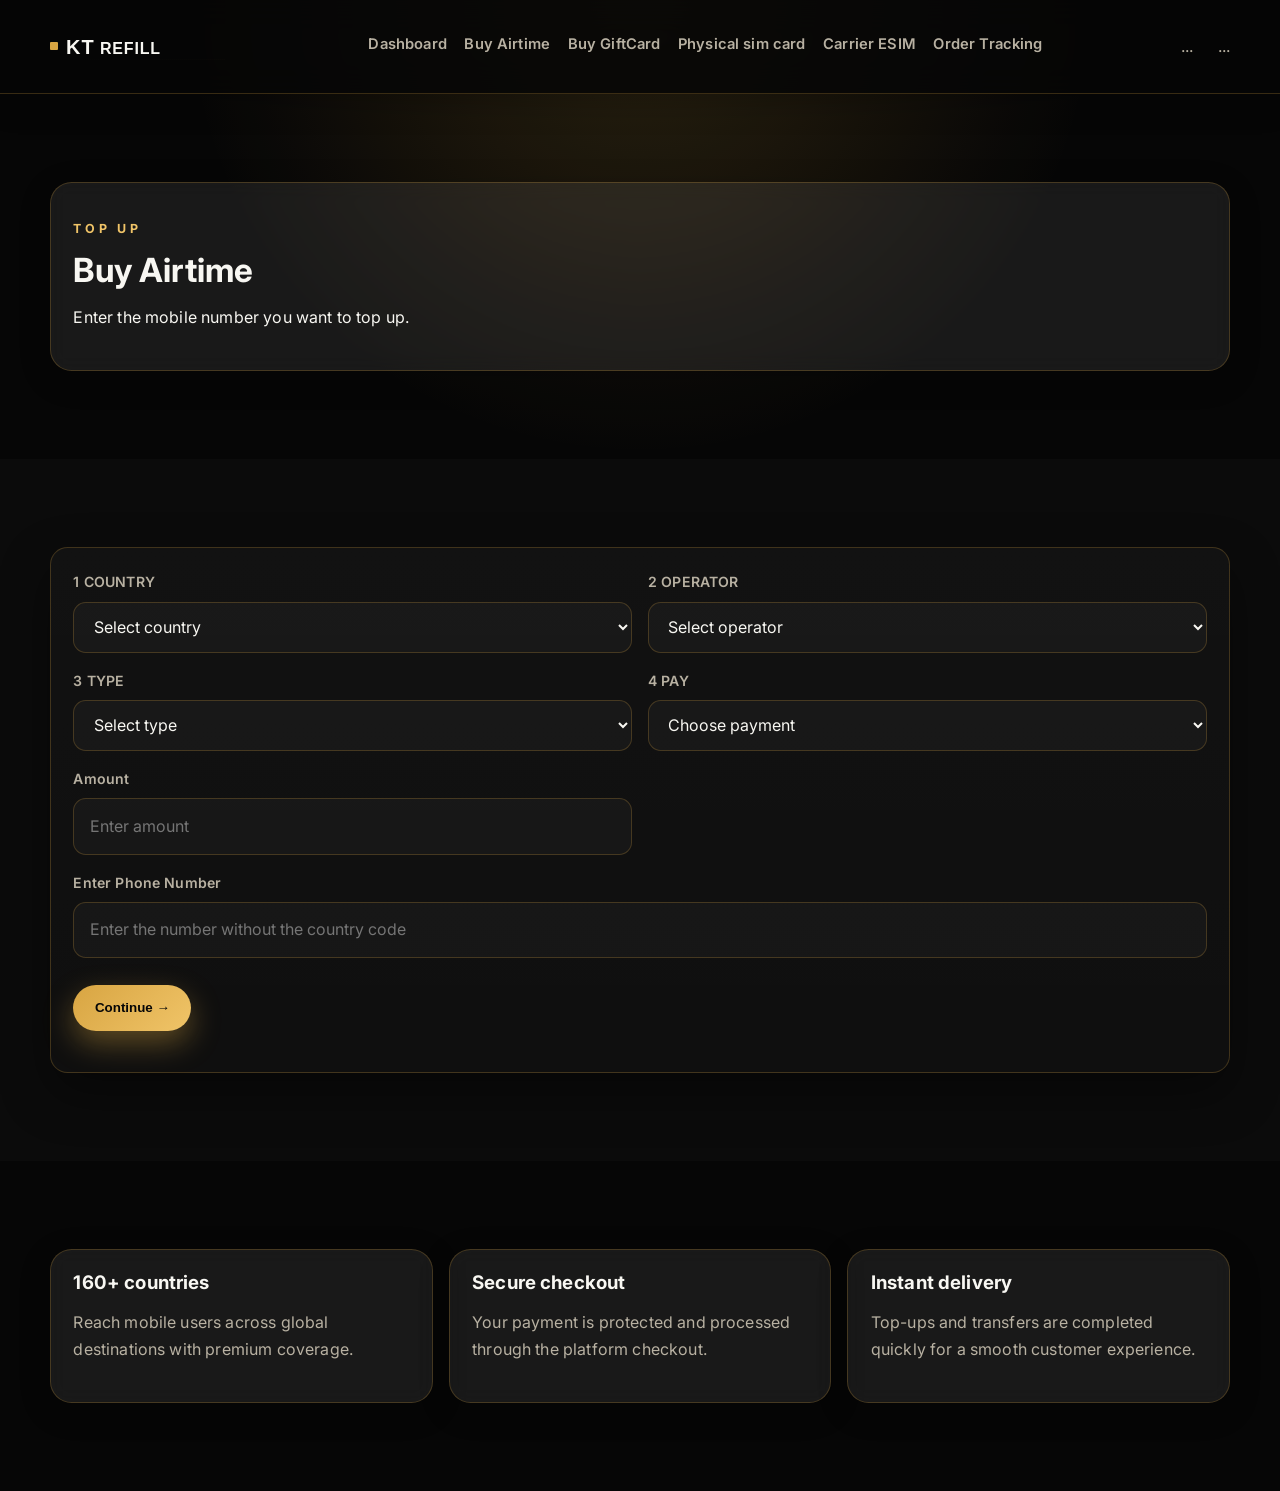
==== buy-airtime.html @ 4fccc22e "Add files via upload" ====
<!DOCTYPE html>
<html lang="en">
  <head>
    <meta charset="UTF-8" />
    <meta name="viewport" content="width=device-width, initial-scale=1.0" />
    <title>Buy Airtime</title>
    <link rel="preconnect" href="https://fonts.googleapis.com" />
    <link rel="preconnect" href="https://fonts.gstatic.com" crossorigin />
    <link href="https://fonts.googleapis.com/css2?family=Inter:wght@400;500;600;700;800&display=swap" rel="stylesheet" />
    <link rel="stylesheet" href="./ktrefill-theme/style.css" />
  </head>
  <body>
    <header class="site-header">
      <div class="container nav-wrap">
        <a class="brand" href="./index.html"><img src="./ktrefill-theme/images/logo.svg" alt="KT Refill Logo" class="logo-img"></a>
        <nav class="site-nav" aria-label="Primary navigation">
          <ul>
            <li><a href="./dashboard.html">Dashboard</a></li>
            <li><a href="./buy-airtime.html">Buy Airtime</a></li>
            <li><a href="./buy-gift-card.html">Buy GiftCard</a></li>
            <li><a href="./physical-sim.html">Physical sim card</a></li>
            <li><a href="./carrier-esim.html">Carrier ESIM</a></li>
            <li><a href="./order-tracking.html">Order Tracking</a></li>
          </ul>
        </nav>
        <div class="header-actions">
          <a href="./signin.html" class="account-link" aria-label="Sign in to your account">...</a>
          <a href="#" class="cart-link" aria-label="Shopping cart">...</a>
        </div>
      </div>
    </header>

    <main>
      <section class="section">
        <div class="container cta-card">
          <div>
            <p class="eyebrow">Top Up</p>
            <h2>Buy Airtime</h2>
            <p>Enter the mobile number you want to top up.</p>
          </div>
        </div>
      </section>

      <section class="section">
        <div class="container">
          <form class="service-form" id="airtime-form" data-service="airtime">
            <div class="form-grid">
              <label class="form-field">
                <span>1 COUNTRY</span>
                <select name="country" required>
                  <option value="">Select country</option>
                  <option>Ghana</option>
                  <option>Nigeria</option>
                  <option>United States</option>
                  <option>United Kingdom</option>
                </select>
              </label>
              <label class="form-field">
                <span>2 OPERATOR</span>
                <select name="operator" required>
                  <option value="">Select operator</option>
                </select>
              </label>
              <label class="form-field">
                <span>3 TYPE</span>
                <select name="type" required>
                  <option value="">Select type</option>
                  <option>Data</option>
                  <option>Voice</option>
                  <option>Bundle</option>
                </select>
              </label>
              <label class="form-field">
                <span>4 PAY</span>
                <select name="paymentMethod" required>
                  <option value="">Choose payment</option>
                  <option>Wallet</option>
                  <option>Card</option>
                  <option>Bank Transfer</option>
                </select>
              </label>
              <label class="form-field">
                <span>Amount</span>
                <input type="number" name="amount" placeholder="Enter amount" min="1" required />
              </label>
              <label class="form-field" style="grid-column: 1 / -1;">
                <span>Enter Phone Number</span>
                <input type="text" name="phone" placeholder="Enter the number without the country code" required />
              </label>
            </div>
            <div class="hero-actions">
              <button class="btn btn-primary" type="submit">Continue →</button>
            </div>
            <div class="status-message"></div>
          </form>
        </div>
      </section>

      <section class="section">
        <div class="container feature-grid">
          <article class="feature-card">
            <h3>160+ countries</h3>
            <p>Reach mobile users across global destinations with premium coverage.</p>
          </article>
          <article class="feature-card">
            <h3>Secure checkout</h3>
            <p>Your payment is protected and processed through the platform checkout.</p>
          </article>
          <article class="feature-card">
            <h3>Instant delivery</h3>
            <p>Top-ups and transfers are completed quickly for a smooth customer experience.</p>
          </article>
        </div>
      </section>
    </main>

    <script src="./ktrefill-theme/script.js"></script>
  </body>
</html>
---- ktrefill-theme/style.css ----
/*
Theme Name: KT Refill Premium
Theme URI: https://example.com/ktrefill-premium
Author: Your Name
Author URI: https://example.com
Description: A premium black-and-gold WordPress theme inspired by KT Refill, built for global digital services and modern landing pages.
Version: 1.0.0
Text Domain: ktrefill-premium
*/

:root {
  --bg: #060606;
  --bg-soft: #121212;
  --surface: #111111;
  --surface-2: #171717;
  --text: #f8f7f2;
  --muted: #b8b1a2;
  --gold: #d8a542;
  --gold-soft: #f0c468;
  --border: rgba(216, 165, 66, 0.24);
  --shadow: 0 20px 50px rgba(0, 0, 0, 0.4);
}

* {
  box-sizing: border-box;
}

html {
  scroll-behavior: smooth;
}

body {
  margin: 0;
  font-family: 'Inter', sans-serif;
  background: radial-gradient(circle at top, rgba(216, 165, 66, 0.18), transparent 28%), var(--bg);
  color: var(--text);
  line-height: 1.7;
  letter-spacing: 0.01em;
}

img {
  max-width: 100%;
  display: block;
}

a {
  color: inherit;
  text-decoration: none;
}

.container {
  width: min(1180px, calc(100% - 2rem));
  margin: 0 auto;
}

.site-header {
  position: sticky;
  top: 0;
  z-index: 1000;
  backdrop-filter: blur(16px);
  background: rgba(6, 6, 6, 0.88);
  border-bottom: 1px solid var(--border);
  box-shadow: 0 8px 30px rgba(0, 0, 0, 0.22);
}

.nav-wrap {
  display: flex;
  align-items: center;
  gap: 1rem;
  padding: 1.1rem 0;
  position: relative;
  flex-wrap: wrap;
}

.site-header .brand {
  position: relative;
  display: flex;
  align-items: center;
  flex-shrink: 0;
}

.site-header .brand::after {
  content: '';
  display: none;
}

.brand .logo-img {
  height: 40px;
  width: auto;
  max-width: 180px;
  display: block;
  transition: transform 0.2s ease;
}

.site-header .brand:hover .logo-img {
  transform: scale(1.02);
}

.site-nav {
  display: none;
  position: static;
  background: transparent;
  border-bottom: none;
  backdrop-filter: none;
  flex: 1 1 auto;
  min-width: 0;
}

.site-nav.active {
  display: block;
}

.site-nav ul {
  list-style: none;
  display: flex;
  flex-direction: row;
  flex-wrap: wrap;
  align-items: center;
  justify-content: center;
  gap: 0.4rem 1.1rem;
  margin: 0 auto;
  padding: 0.25rem 0 0.5rem;
  max-width: 1180px;
}

.site-nav ul li {
  margin: 0;
}

.site-nav a {
  display: block;
  color: var(--muted);
  padding: 0.65rem 0;
  transition: color 0.2s ease, transform 0.2s ease;
  font-size: 0.92rem;
  font-weight: 600;
  letter-spacing: 0.01em;
  position: relative;
}

.site-nav a::after {
  content: '';
  position: absolute;
  left: 0;
  right: 0;
  bottom: 0.15rem;
  height: 2px;
  background: var(--gold-soft);
  transform: scaleX(0);
  transform-origin: center;
  transition: transform 0.2s ease;
}

.site-nav a:hover,
.site-nav a:focus-visible {
  color: var(--gold-soft);
  transform: translateY(-1px);
}

.site-nav a:hover::after,
.site-nav a:focus-visible::after {
  transform: scaleX(1);
}

.menu-toggle {
  display: none;
  background: transparent;
  border: 1px solid var(--border);
  border-radius: 999px;
  padding: 0.6rem;
  cursor: pointer;
  transition: transform 0.2s ease, border-color 0.2s ease;
}

.menu-toggle:hover {
  transform: rotate(3deg);
  border-color: var(--gold-soft);
}

.menu-toggle span {
  display: block;
  width: 22px;
  height: 2px;
  background: var(--text);
  margin: 4px 0;
  transition: transform 0.25s ease, opacity 0.25s ease;
}

.menu-toggle.open span:nth-child(1) {
  transform: translateY(6px) rotate(45deg);
}

.menu-toggle.open span:nth-child(2) {
  opacity: 0;
}

.menu-toggle.open span:nth-child(3) {
  transform: translateY(-6px) rotate(-45deg);
}

.header-actions {
  display: flex;
  align-items: center;
  gap: 1.5rem;
  margin-left: auto;
}

.cart-link,
.account-link,
.login-link {
  display: flex;
  align-items: center;
  gap: 0.5rem;
  color: var(--muted);
  transition: color 0.2s ease, transform 0.2s ease;
  position: relative;
}

.cart-link:hover,
.account-link:hover,
.login-link:hover {
  color: var(--gold-soft);
  transform: translateY(-2px);
}

.cart-icon,
.account-icon {
  width: 24px;
  height: 24px;
  stroke: currentColor;
  stroke-width: 2;
}

.cart-count {
  position: absolute;
  top: -8px;
  right: -8px;
  background: var(--gold);
  color: var(--bg);
  border-radius: 50%;
  width: 20px;
  height: 20px;
  display: flex;
  align-items: center;
  justify-content: center;
  font-size: 0.75rem;
  font-weight: 700;
}

.login-link {
  padding: 0.5rem 1rem;
  border: 1px solid var(--border);
  border-radius: 4px;
  color: var(--muted);
  font-size: 0.9rem;
  font-weight: 600;
}

.login-link:hover {
  border-color: var(--gold-soft);
}

.hero {
  position: relative;
  padding: 6.5rem 0 4.5rem;
  overflow: hidden;
  background: transparent;
}

.hero::before,
.hero::after {
  content: '';
  position: absolute;
  inset: 0;
  pointer-events: none;
  opacity: 0;
}

.hero-grid {
  position: relative;
  z-index: 1;
  display: grid;
  grid-template-columns: 1.15fr 0.85fr;
  gap: 2rem;
  align-items: center;
}

.eyebrow {
  color: var(--gold-soft);
  text-transform: uppercase;
  letter-spacing: 0.3em;
  font-size: 0.78rem;
  font-weight: 700;
  margin-bottom: 0.8rem;
}

h1,
h2,
h3 {
  margin: 0 0 0.85rem;
  line-height: 1.1;
}

h1 {
  font-size: clamp(2.2rem, 4.4vw, 4.15rem);
  max-width: 12ch;
  font-weight: 800;
}

h2 {
  font-size: clamp(1.7rem, 2.6vw, 2.35rem);
  font-weight: 700;
}

h3 {
  font-weight: 700;
}

.hero-text,
.section-head p,
.showcase-copy p,
.feature-card p,
.testimonial-card p,
.faq-answer p,
.site-footer p,
.link-card p {
  color: var(--muted);
}

.hero-actions {
  display: flex;
  flex-wrap: wrap;
  gap: 1rem;
  margin: 1.7rem 0 1.2rem;
}

.hero-quick-links {
  display: flex;
  flex-wrap: wrap;
  gap: 0.7rem;
  margin-bottom: 1.5rem;
}

.hero-quick-links a {
  padding: 0.6rem 0.9rem;
  border-radius: 999px;
  border: 1px solid var(--border);
  background: rgba(255, 255, 255, 0.04);
  color: var(--text);
  font-size: 0.95rem;
}

.btn {
  display: inline-flex;
  align-items: center;
  justify-content: center;
  padding: 0.95rem 1.35rem;
  border-radius: 999px;
  font-weight: 700;
  transition: transform 0.2s ease, box-shadow 0.2s ease, background 0.2s ease;
}

.btn:hover {
  transform: translateY(-2px);
}

.btn-primary {
  background: linear-gradient(135deg, var(--gold), var(--gold-soft));
  color: var(--bg);
  box-shadow: 0 12px 30px rgba(216, 165, 66, 0.4);
  border: none;
}

.btn-primary:hover {
  box-shadow: 0 16px 40px rgba(216, 165, 66, 0.5);
  background: linear-gradient(135deg, var(--gold-soft), var(--gold));
}

.btn-secondary {
  border: 1px solid var(--border);
  background: rgba(255, 255, 255, 0.03);
  color: var(--text);
}

.hero-metrics {
  display: flex;
  flex-wrap: wrap;
  gap: 1rem;
  margin-top: 1rem;
}

.hero-metrics div {
  padding: 0.8rem 1rem;
  background: rgba(255, 255, 255, 0.04);
  border: 1px solid var(--border);
  border-radius: 1rem;
  min-width: 120px;
}

.hero-metrics strong {
  display: block;
  color: var(--gold-soft);
  font-size: 1.05rem;
}

.hero-metrics span {
  color: var(--muted);
  font-size: 0.9rem;
}

.form-card,
.service-form,
.dashboard-card,
.tracking-card {
  background: linear-gradient(180deg, rgba(255,255,255,0.03), rgba(255,255,255,0.02));
  border: 1px solid var(--border);
  border-radius: 1.1rem;
  padding: 1.4rem;
  box-shadow: var(--shadow);
}

.form-grid {
  display: grid;
  grid-template-columns: repeat(2, minmax(0, 1fr));
  gap: 1rem;
}

.form-field {
  display: flex;
  flex-direction: column;
  gap: 0.45rem;
}

.form-field span {
  color: var(--muted);
  font-size: 0.88rem;
  font-weight: 600;
}

.form-field input,
.form-field select,
.form-field textarea {
  width: 100%;
  border: 1px solid var(--border);
  border-radius: 0.8rem;
  padding: 0.85rem 0.95rem;
  background: rgba(255,255,255,0.03);
  color: var(--text);
  font: inherit;
}

.form-field input:focus,
.form-field select:focus,
.form-field textarea:focus {
  outline: 2px solid rgba(216, 165, 66, 0.35);
  border-color: var(--gold-soft);
}

.status-message {
  margin-top: 1rem;
  border-radius: 0.8rem;
  padding: 0.9rem 1rem;
  background: rgba(216, 165, 66, 0.12);
  color: var(--text);
  border: 1px solid rgba(216, 165, 66, 0.25);
  display: none;
}

.status-message.show {
  display: block;
}

.status-message.success {
  background: rgba(48, 185, 125, 0.12);
  border-color: rgba(48, 185, 125, 0.3);
}

.status-message.error {
  background: rgba(216, 74, 74, 0.12);
  border-color: rgba(216, 74, 74, 0.25);
}

.dashboard-grid {
  display: grid;
  grid-template-columns: repeat(4, minmax(0, 1fr));
  gap: 1rem;
}

.dashboard-list {
  margin: 1rem 0 0;
  padding: 0;
  list-style: none;
}

.dashboard-list li {
  padding: 0.8rem 0;
  border-bottom: 1px solid rgba(216, 165, 66, 0.18);
  color: var(--muted);
}

.dashboard-list li:last-child {
  border-bottom: none;
}

.hero-media {
  position: relative;
  width: min(100%, 920px);
  margin: 0 auto;
  display: grid;
  place-items: center;
}

.hero-media--standalone {
  padding: 0;
  aspect-ratio: auto;
  background: transparent;
  border: 0;
  border-radius: 0;
  box-shadow: none;
  backdrop-filter: none;
  -webkit-backdrop-filter: none;
}

.hero-media::before {
  content: '';
  position: absolute;
  inset: -18%;
  background:
    radial-gradient(circle, rgba(216, 165, 66, 0.2), transparent 40%),
    radial-gradient(circle at center, rgba(63, 155, 255, 0.08), transparent 60%);
  filter: blur(20px);
  opacity: 0.95;
  pointer-events: none;
  animation: heroPulse 9s linear infinite;
}

.hero-media img {
  position: relative;
  z-index: 1;
  width: min(100%, 100%);
  max-width: 100%;
  border-radius: 0;
  object-fit: contain;
  filter: drop-shadow(0 0 30px rgba(216, 165, 66, 0.62)) drop-shadow(0 16px 46px rgba(8, 8, 8, 0.48));
}

.hero-icon {
  position: absolute;
  z-index: 3;
  width: 50px;
  height: 50px;
  border-radius: 50%;
  display: flex;
  align-items: center;
  justify-content: center;
  background: rgba(8, 10, 18, 0.9);
  border: 1px solid rgba(216, 165, 66, 0.34);
  color: var(--gold-soft);
  box-shadow:
    0 0 14px rgba(216, 165, 66, 0.3),
    inset 0 0 12px rgba(255, 255, 255, 0.05);
  backdrop-filter: blur(8px);
}

.hero-icon svg {
  width: 22px;
  height: 22px;
  color: var(--gold-soft);
  filter: drop-shadow(0 0 7px rgba(216, 165, 66, 0.55));
}

.icon-phone {
  top: 13%;
  left: 2%;
}

.icon-wifi {
  top: 4%;
  right: 4%;
}

.icon-sim {
  bottom: 22%;
  left: 4%;
}

.icon-gift {
  bottom: 8%;
  right: 4%;
}

@keyframes heroPulse {
  0% { transform: rotate(0deg) scale(1); opacity: 0.35; }
  50% { transform: rotate(180deg) scale(1.05); opacity: 0.75; }
  100% { transform: rotate(360deg) scale(1); opacity: 0.35; }
}

@keyframes heroSheen {
  0%, 100% { box-shadow: inset 0 0 40px rgba(255, 255, 255, 0.04), 0 0 0 1px rgba(255, 255, 255, 0.04); }
  50% { box-shadow: inset 0 0 45px rgba(216, 165, 66, 0.08), 0 0 0 1px rgba(216, 165, 66, 0.12); }
}


.hero-badge {
  position: absolute;
  left: 1.4rem;
  bottom: 1.4rem;
  background: rgba(6, 6, 6, 0.85);
  border: 1px solid var(--border);
  border-radius: 1rem;
  padding: 0.85rem 1rem;
}

.hero-badge span {
  display: block;
  color: var(--gold-soft);
  font-weight: 700;
}

.hero-badge strong {
  color: var(--text);
  font-size: 0.95rem;
}

.logo-strip {
  border-top: 1px solid var(--border);
  border-bottom: 1px solid var(--border);
  padding: 1.4rem 0;
  background: rgba(255,255,255,0.025);
}

.logo-strip p {
  text-align: center;
  color: var(--muted);
  margin-bottom: 1rem;
}

.logo-marquee {
  overflow: hidden;
  mask-image: linear-gradient(to right, transparent, black 10%, black 90%, transparent);
  -webkit-mask-image: linear-gradient(to right, transparent, black 10%, black 90%, transparent);
}

.logo-track {
  display: flex;
  gap: 1.5rem;
  width: max-content;
  animation: logoSlide 28s linear infinite;
}

.logo-track img {
  width: 120px;
  height: 52px;
  object-fit: contain;
  opacity: 0.92;
  flex-shrink: 0;
  filter: brightness(1.02) saturate(0.95);
}

@keyframes logoSlide {
  from {
    transform: translateX(0);
  }
  to {
    transform: translateX(-50%);
  }
}

.section {
  padding: 5.5rem 0;
  background: rgba(0, 0, 0, 0.05);
}

.section:nth-child(even) {
  background: rgba(255, 255, 255, 0.02);
}

.section-head {
  margin-bottom: 2rem;
}

.feature-grid,
.testimonial-grid {
  display: grid;
  grid-template-columns: repeat(3, minmax(0, 1fr));
  gap: 1rem;
}

.product-grid {
  display: grid;
  grid-template-columns: repeat(3, minmax(0, 1fr));
  gap: 1rem;
}

.feature-card,
.testimonial-card,
.faq-item,
.cta-card,
.link-card,
.showcase-card,
.product-card {
  background: rgba(255, 255, 255, 0.08);
  border: 1px solid var(--border);
  border-radius: 1.35rem;
  padding: 1.4rem;
  box-shadow: 0 8px 32px rgba(0, 0, 0, 0.2);
  backdrop-filter: blur(10px);
}

.feature-card,
.product-card {
  transition: transform 0.2s ease, border-color 0.2s ease;
}

.feature-card:hover,
.product-card:hover,
.product-card:hover {
  transform: translateY(-3px);
  border-color: rgba(216, 165, 66, 0.5);
}

.product-card {
  background: linear-gradient(180deg, rgba(255,255,255,0.04), rgba(255,255,255,0.02));
  border-radius: 1rem;
  padding: 1rem;
  display: flex;
  flex-direction: column;
  gap: 0.95rem;
}

.product-image {
  min-height: 170px;
  border-radius: 0.8rem;
  background: radial-gradient(circle at top, rgba(216,165,66,0.2), rgba(255,255,255,0.03));
  border: 1px solid rgba(216,165,66,0.25);
  display: grid;
  place-items: center;
  font-size: 2.2rem;
  color: var(--gold-soft);
}

.product-tag {
  display: inline-flex;
  width: fit-content;
  padding: 0.32rem 0.7rem;
  border-radius: 999px;
  background: rgba(216,165,66,0.15);
  border: 1px solid rgba(216,165,66,0.3);
  color: var(--gold-soft);
  font-size: 0.78rem;
  font-weight: 700;
}

.price-row {
  display: flex;
  align-items: baseline;
  gap: 0.65rem;
  flex-wrap: wrap;
}

.old-price {
  font-size: 0.92rem;
  color: var(--muted);
  text-decoration: line-through;
}

.new-price {
  font-size: 1.2rem;
  color: var(--gold-soft);
  font-weight: 800;
}

.product-card .btn {
  margin-top: auto;
}

.feature-icon {
  width: 64px;
  height: 64px;
  display: block;
  margin-bottom: 1rem;
  filter: drop-shadow(0 4px 12px rgba(216, 165, 66, 0.1));
  transition: transform 0.2s ease, filter 0.2s ease;
}

.feature-card:hover .feature-icon {
  transform: scale(1.08);
  filter: drop-shadow(0 6px 16px rgba(216, 165, 66, 0.2));
}

.feature-card .icon {
  width: 46px;
  height: 46px;
  display: grid;
  place-items: center;
  border-radius: 50%;
  background: rgba(216, 165, 66, 0.15);
  color: var(--gold-soft);
  font-size: 1.2rem;
  margin-bottom: 1rem;
}

.showcase-section {
  background: linear-gradient(135deg, rgba(216, 165, 66, 0.08), rgba(255,255,255,0.02));
}

.showcase-grid {
  display: grid;
  grid-template-columns: 1.1fr 0.9fr;
  gap: 1.5rem;
  align-items: center;
}

.check-list {
  list-style: none;
  padding: 0;
  margin: 1rem 0 0;
  display: grid;
  gap: 0.7rem;
}

.check-list li {
  padding-left: 1.2rem;
  position: relative;
  color: var(--muted);
}

.check-list li::before {
  content: '✓';
  position: absolute;
  left: 0;
  color: var(--gold-soft);
}

.showcase-card img {
  border-radius: 1.2rem;
}

.testimonial-grid {
  grid-template-columns: repeat(3, minmax(0, 1fr));
}

.testimonial-card strong {
  display: block;
  margin-top: 1rem;
  color: var(--gold-soft);
}

.testimonial-card span {
  color: var(--muted);
  font-size: 0.92rem;
}

.faq-list {
  display: grid;
  gap: 0.85rem;
}

.faq-question {
  width: 100%;
  padding: 1rem 1.2rem;
  background: transparent;
  border: none;
  color: var(--text);
  font: inherit;
  display: flex;
  justify-content: space-between;
  align-items: center;
  cursor: pointer;
  text-align: left;
}

.faq-answer {
  display: grid;
  grid-template-rows: 0fr;
  transition: grid-template-rows 0.25s ease;
}

.faq-answer p {
  overflow: hidden;
  margin: 0;
  padding: 0 1.2rem 0;
}

.faq-item.active .faq-answer {
  grid-template-rows: 1fr;
}

.faq-item.active .faq-answer p {
  padding-bottom: 1rem;
}

.link-grid {
  display: grid;
  grid-template-columns: repeat(4, minmax(0, 1fr));
  gap: 1rem;
}

.link-card-image {
  width: 64px;
  height: 64px;
  margin-bottom: 1rem;
  display: block;
}

.link-card a {
  color: var(--gold-soft);
  font-weight: 700;
  display: inline-block;
  margin-top: 0.6rem;
  position: relative;
}

.link-card a::after {
  content: '→';
  margin-left: 0.35rem;
}

.cta-card {
  display: flex;
  align-items: center;
  justify-content: space-between;
  gap: 1rem;
}

.cta-visual {
  width: 180px;
  height: auto;
  flex-shrink: 0;
  border-radius: 1rem;
}

.site-footer {
  padding: 3rem 0 1.2rem;
  border-top: 1px solid var(--border);
  background: rgba(255,255,255,0.025);
}

.footer-grid {
  display: grid;
  grid-template-columns: 1.2fr 0.8fr 0.8fr;
  gap: 1.5rem;
}

.site-footer h3 {
  margin-bottom: 0.7rem;
}

.site-footer a {
  display: block;
  color: var(--muted);
  margin-bottom: 0.45rem;
}

.site-footer a:hover {
  color: var(--gold-soft);
}

.footer-bottom {
  margin-top: 2rem;
  border-top: 1px solid var(--border);
  padding-top: 1rem;
  color: var(--muted);
}

.float-chat {
  position: fixed;
  right: 1.2rem;
  bottom: 1.2rem;
  width: 56px;
  height: 56px;
  border-radius: 50%;
  border: none;
  background: linear-gradient(135deg, var(--gold), var(--gold-soft));
  color: #121212;
  font-size: 1.35rem;
  cursor: pointer;
  box-shadow: var(--shadow);
}

@media (min-width: 701px) {
  .site-nav {
    display: block;
    position: static;
    background: transparent;
    border-bottom: none;
    backdrop-filter: none;
  }

  .site-nav ul {
    display: flex;
    flex-direction: row;
    flex-wrap: wrap;
    align-items: center;
    justify-content: center;
    gap: 0.4rem 1.1rem;
    margin: 0 auto;
    padding: 0.25rem 0 0.5rem;
  }

  .menu-toggle {
    display: none;
  }
}

@media (max-width: 900px) {
  .hero-grid,
  .showcase-grid,
  .footer-grid {
    grid-template-columns: 1fr;
  }

  .feature-grid,
  .testimonial-grid,
  .link-grid {
    grid-template-columns: repeat(2, minmax(0, 1fr));
  }
}

@media (max-width: 700px) {
  .menu-toggle {
    display: block;
  }

  .nav-wrap {
    align-items: center;
  }

  .site-nav {
    display: none;
    position: absolute;
    top: calc(100% + 0.35rem);
    right: 0;
    left: auto;
    width: min(320px, calc(100vw - 1rem));
    background: rgba(8, 8, 8, 0.98);
    border: 1px solid var(--border);
    border-radius: 14px;
    box-shadow: 0 12px 36px rgba(0, 0, 0, 0.4);
    max-height: calc(100vh - var(--header-height, 65px));
    overflow-y: auto;
    z-index: 999;
    order: 3;
  }

  .site-nav.active {
    display: block;
  }

  .site-nav ul {
    flex-direction: column;
    align-items: stretch;
    justify-content: flex-start;
    padding: 0.4rem;
    gap: 0.2rem;
  }

  .site-nav li {
    width: 100%;
  }

  .site-nav a {
    padding: 0.9rem 1rem;
    font-size: 0.95rem;
    border-bottom: none;
    border-radius: 10px;
    background: rgba(255, 255, 255, 0.02);
  }

  .site-nav a:hover,
  .site-nav a:focus-visible {
    background: rgba(255, 255, 255, 0.05);
    color: var(--gold-soft);
  }

  .brand .logo-img {
    height: 32px;
  }

  .header-actions {
    gap: 1rem;
  }

  .login-link {
    padding: 0.4rem 0.8rem;
    font-size: 0.85rem;
  }

  .logo-grid,
  .feature-grid,
  .testimonial-grid,
  .link-grid {
    grid-template-columns: 1fr;
  }

  .feature-icon {
    width: 56px;
    height: 56px;
  }

  .cta-card {
    flex-direction: column;
    align-items: flex-start;
  }
}
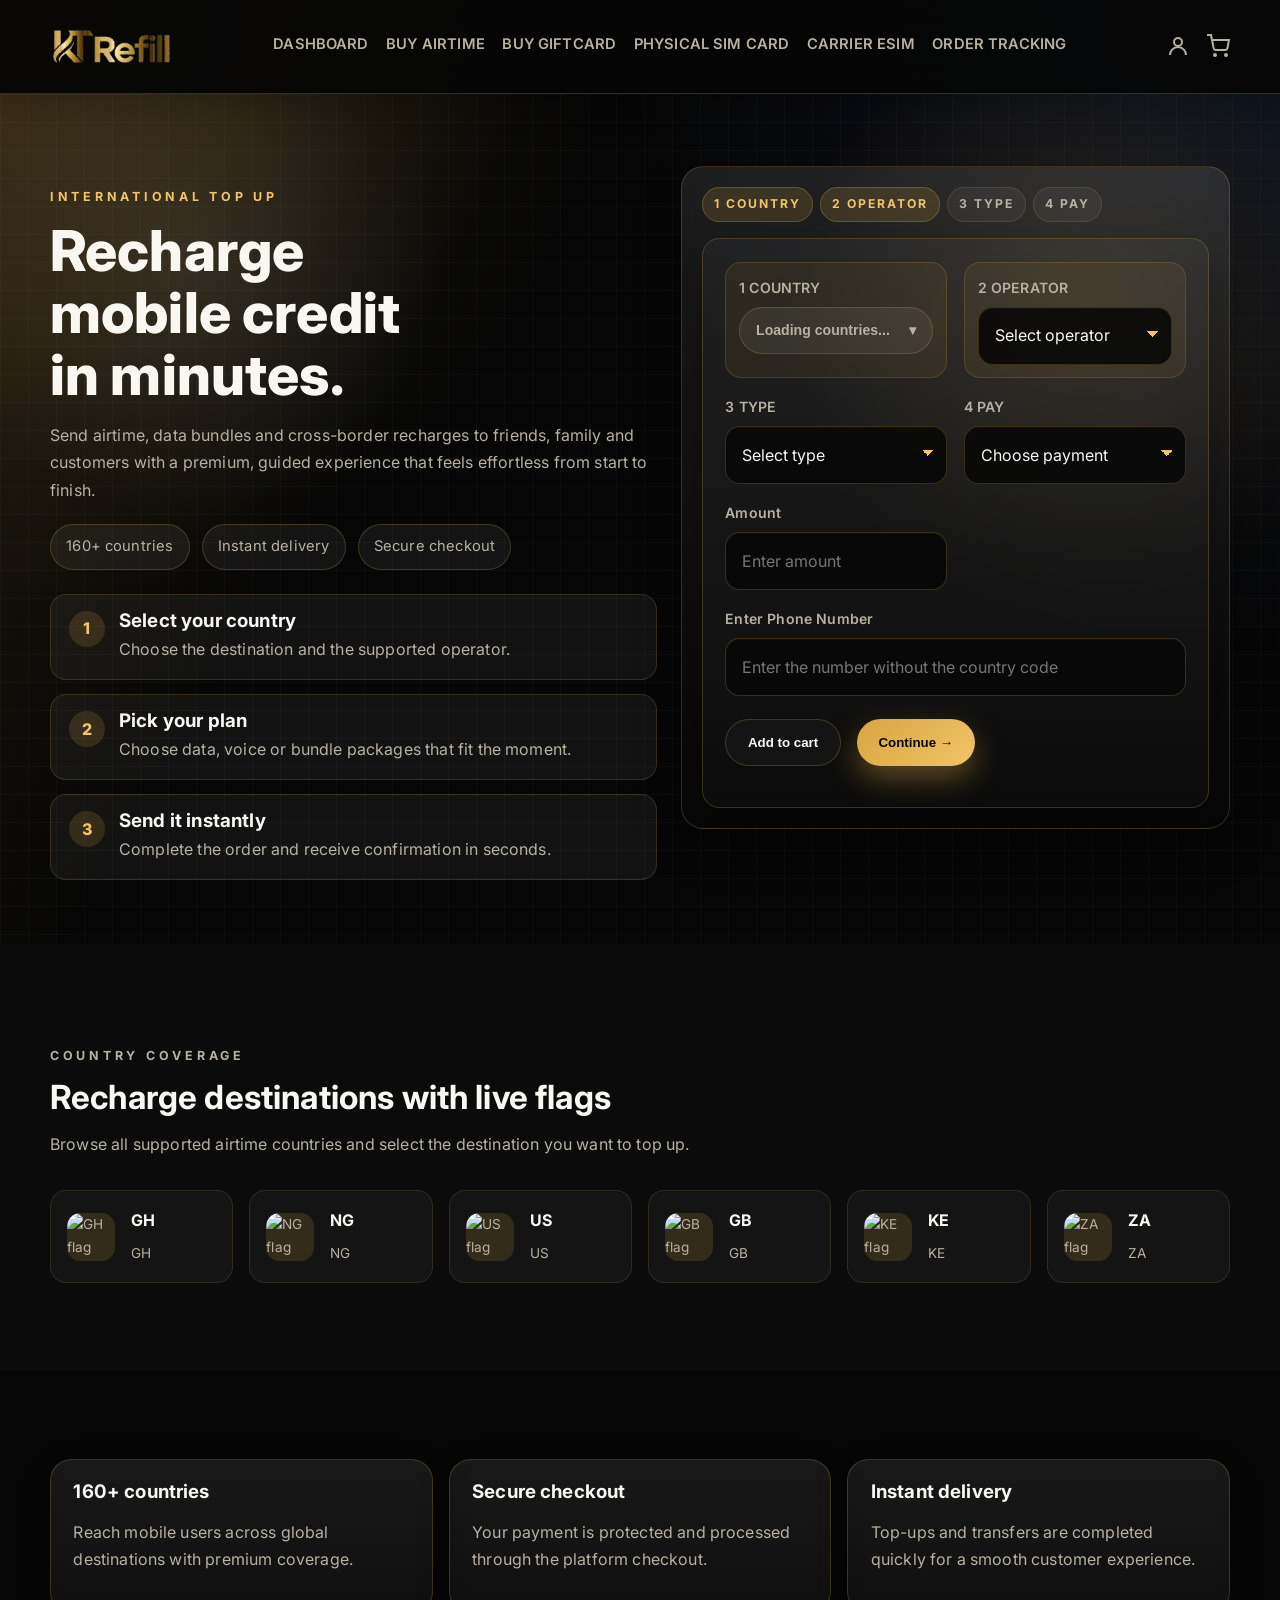
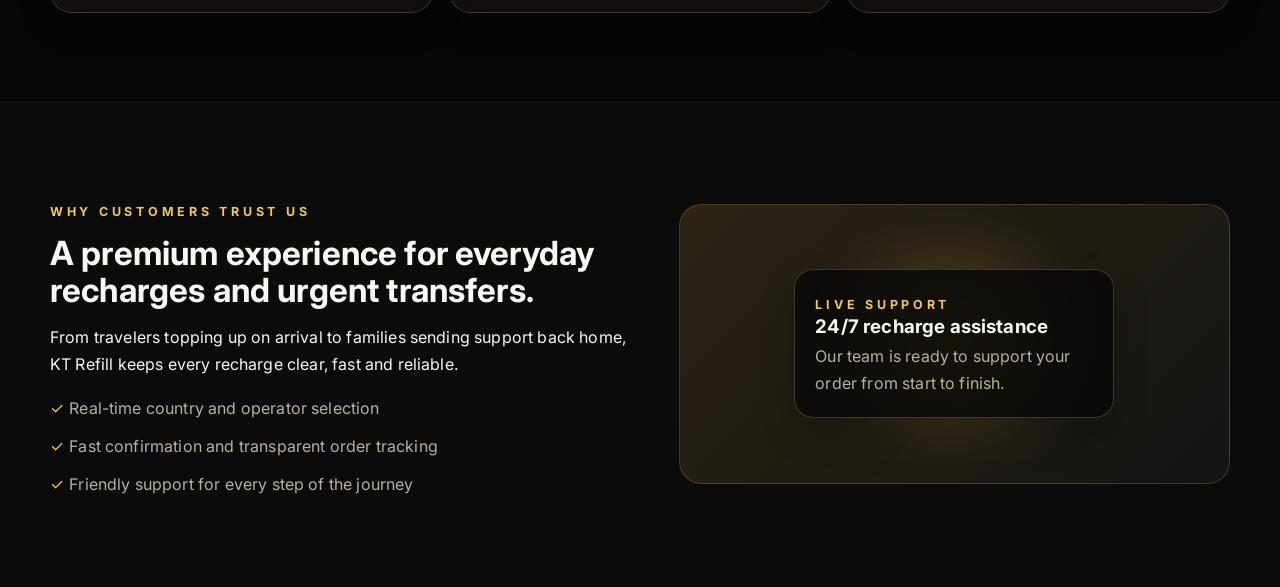
==== commit df724d0c: "Add files via upload" ====
--- a/buy-airtime.html
+++ b/buy-airtime.html
@@ -7,12 +7,12 @@
     <link rel="preconnect" href="https://fonts.googleapis.com" />
     <link rel="preconnect" href="https://fonts.gstatic.com" crossorigin />
     <link href="https://fonts.googleapis.com/css2?family=Inter:wght@400;500;600;700;800&display=swap" rel="stylesheet" />
-    <link rel="stylesheet" href="./ktrefill-theme/style.css" />
+    <link rel="stylesheet" href="./ktrefill-theme/style.css?v=20260726" />
   </head>
   <body>
     <header class="site-header">
       <div class="container nav-wrap">
-        <a class="brand" href="./index.html"><img src="./ktrefill-theme/images/logo.svg" alt="KT Refill Logo" class="logo-img"></a>
+        <a class="brand" href="./index.html"><img src="./ktrefill-theme/images/logo.webp" alt="KT Refill Logo" class="logo-img"></a>
         <nav class="site-nav" aria-label="Primary navigation">
           <ul>
             <li><a href="./dashboard.html">Dashboard</a></li>
@@ -24,75 +24,143 @@
           </ul>
         </nav>
         <div class="header-actions">
-          <a href="./signin.html" class="account-link" aria-label="Sign in to your account">...</a>
-          <a href="#" class="cart-link" aria-label="Shopping cart">...</a>
+          <a href="./signin.html" class="account-link" aria-label="Sign in to your account">
+            <svg class="account-icon" width="24" height="24" viewBox="0 0 24 24" fill="none" stroke="currentColor" stroke-width="2">
+              <path d="M20 21a8 8 0 0 0-16 0"></path>
+              <circle cx="12" cy="8" r="4"></circle>
+            </svg>
+          </a>
+          <a href="./cart.html" class="cart-link" aria-label="Shopping cart">
+            <svg class="cart-icon" width="24" height="24" viewBox="0 0 24 24" fill="none" stroke="currentColor" stroke-width="2">
+              <circle cx="9" cy="21" r="1"></circle>
+              <circle cx="20" cy="21" r="1"></circle>
+              <path d="M1 1h4l2.68 13.39a2 2 0 0 0 2 1.61h9.72a2 2 0 0 0 2-1.61L23 6H6"></path>
+            </svg>
+            <span class="cart-count">0</span>
+          </a>
         </div>
       </div>
     </header>
 
     <main>
-      <section class="section">
-        <div class="container cta-card">
-          <div>
-            <p class="eyebrow">Top Up</p>
-            <h2>Buy Airtime</h2>
-            <p>Enter the mobile number you want to top up.</p>
+      <section class="section topup-hero">
+        <div class="container hero-stack">
+          <div class="hero-intro">
+            <p class="eyebrow">International Top Up</p>
+            <h1>Recharge mobile credit in minutes.</h1>
+            <p class="hero-text">
+              Send airtime, data bundles and cross-border recharges to friends, family and customers with a premium, guided experience that feels effortless from start to finish.
+            </p>
+
+            <div class="hero-badges">
+              <span>160+ countries</span>
+              <span>Instant delivery</span>
+              <span>Secure checkout</span>
+            </div>
+
+            <div class="hero-steps">
+              <article class="step-card">
+                <strong>1</strong>
+                <div>
+                  <h3>Select your country</h3>
+                  <p>Choose the destination and the supported operator.</p>
+                </div>
+              </article>
+              <article class="step-card">
+                <strong>2</strong>
+                <div>
+                  <h3>Pick your plan</h3>
+                  <p>Choose data, voice or bundle packages that fit the moment.</p>
+                </div>
+              </article>
+              <article class="step-card">
+                <strong>3</strong>
+                <div>
+                  <h3>Send it instantly</h3>
+                  <p>Complete the order and receive confirmation in seconds.</p>
+                </div>
+              </article>
+            </div>
+          </div>
+
+          <div class="hero-form-card">
+            <div class="step-indicator">
+              <span class="step-pill active">1 Country</span>
+              <span class="step-pill active">2 Operator</span>
+              <span class="step-pill">3 Type</span>
+              <span class="step-pill">4 Pay</span>
+            </div>
+            <form class="service-form airtime-form" id="airtime-form" data-service="airtime">
+              <div class="form-grid">
+                <label class="form-field form-field--highlight">
+                  <span>1 COUNTRY</span>
+                  <div class="custom-select-wrapper" data-select="country">
+                    <select name="country" required hidden>
+                      <option value="">Select country</option>
+                    </select>
+                    <button type="button" class="custom-select-trigger" aria-haspopup="listbox" aria-expanded="false">
+                      <span class="custom-select-value">Select country</span>
+                      <span class="custom-select-arrow">▾</span>
+                    </button>
+                    <div class="custom-select-panel" hidden>
+                      <div class="custom-select-search">
+                        <input type="search" placeholder="Search country" aria-label="Search country" />
+                      </div>
+                      <ul class="custom-select-options" role="listbox"></ul>
+                    </div>
+                  </div>
+                </label>
+                <label class="form-field form-field--highlight">
+                  <span>2 OPERATOR</span>
+                  <select name="operator" required>
+                    <option value="">Select operator</option>
+                  </select>
+                </label>
+                <label class="form-field">
+                  <span>3 TYPE</span>
+                  <select name="type" required>
+                    <option value="">Select type</option>
+                    <option>Data</option>
+                    <option>Voice</option>
+                    <option>Bundle</option>
+                  </select>
+                </label>
+                <label class="form-field">
+                  <span>4 PAY</span>
+                  <select name="paymentMethod" required>
+                    <option value="">Choose payment</option>
+                    <option>Wallet</option>
+                    <option>Card</option>
+                    <option>Bank Transfer</option>
+                  </select>
+                </label>
+                <label class="form-field">
+                  <span>Amount</span>
+                  <input type="number" name="amount" placeholder="Enter amount" min="1" required />
+                </label>
+                <label class="form-field form-field--full">
+                  <span>Enter Phone Number</span>
+                  <input type="text" name="phone" placeholder="Enter the number without the country code" required />
+                </label>
+              </div>
+              <div class="hero-actions">
+                <button class="btn btn-secondary" type="button" id="airtime-add-to-cart">Add to cart</button>
+                <button class="btn btn-primary" type="submit">Continue →</button>
+              </div>
+              <div class="status-message"></div>
+            </form>
           </div>
         </div>
       </section>
 
       <section class="section">
         <div class="container">
-          <form class="service-form" id="airtime-form" data-service="airtime">
-            <div class="form-grid">
-              <label class="form-field">
-                <span>1 COUNTRY</span>
-                <select name="country" required>
-                  <option value="">Select country</option>
-                  <option>Ghana</option>
-                  <option>Nigeria</option>
-                  <option>United States</option>
-                  <option>United Kingdom</option>
-                </select>
-              </label>
-              <label class="form-field">
-                <span>2 OPERATOR</span>
-                <select name="operator" required>
-                  <option value="">Select operator</option>
-                </select>
-              </label>
-              <label class="form-field">
-                <span>3 TYPE</span>
-                <select name="type" required>
-                  <option value="">Select type</option>
-                  <option>Data</option>
-                  <option>Voice</option>
-                  <option>Bundle</option>
-                </select>
-              </label>
-              <label class="form-field">
-                <span>4 PAY</span>
-                <select name="paymentMethod" required>
-                  <option value="">Choose payment</option>
-                  <option>Wallet</option>
-                  <option>Card</option>
-                  <option>Bank Transfer</option>
-                </select>
-              </label>
-              <label class="form-field">
-                <span>Amount</span>
-                <input type="number" name="amount" placeholder="Enter amount" min="1" required />
-              </label>
-              <label class="form-field" style="grid-column: 1 / -1;">
-                <span>Enter Phone Number</span>
-                <input type="text" name="phone" placeholder="Enter the number without the country code" required />
-              </label>
-            </div>
-            <div class="hero-actions">
-              <button class="btn btn-primary" type="submit">Continue →</button>
-            </div>
-            <div class="status-message"></div>
-          </form>
+          <div class="section-head">
+            <p class="eyebrow">Country coverage</p>
+            <h2>Recharge destinations with live flags</h2>
+            <p>Browse all supported airtime countries and select the destination you want to top up.</p>
+          </div>
+          <div class="country-grid" id="airtime-country-grid" aria-live="polite"></div>
         </div>
       </section>
 
@@ -112,6 +180,29 @@
           </article>
         </div>
       </section>
+
+      <section class="section">
+        <div class="container two-column-panel">
+          <div class="panel-copy">
+            <p class="eyebrow">Why customers trust us</p>
+            <h2>A premium experience for everyday recharges and urgent transfers.</h2>
+            <p>From travelers topping up on arrival to families sending support back home, KT Refill keeps every recharge clear, fast and reliable.</p>
+            <ul class="check-list">
+              <li>Real-time country and operator selection</li>
+              <li>Fast confirmation and transparent order tracking</li>
+              <li>Friendly support for every step of the journey</li>
+            </ul>
+          </div>
+          <div class="panel-visual">
+            <div class="panel-glow"></div>
+            <div class="panel-card">
+              <span class="eyebrow">Live support</span>
+              <h3>24/7 recharge assistance</h3>
+              <p>Our team is ready to support your order from start to finish.</p>
+            </div>
+          </div>
+        </div>
+      </section>
     </main>
 
     <script src="./ktrefill-theme/script.js"></script>
--- a/ktrefill-theme/style.css
+++ b/ktrefill-theme/style.css
@@ -32,10 +32,35 @@
 body {
   margin: 0;
   font-family: 'Inter', sans-serif;
-  background: radial-gradient(circle at top, rgba(216, 165, 66, 0.18), transparent 28%), var(--bg);
-  color: var(--text);
+  background:
+    radial-gradient(circle at top left, rgba(216, 165, 66, 0.18), transparent 24%),
+    radial-gradient(circle at top right, rgba(80, 132, 255, 0.12), transparent 26%),
+    var(--bg);
+  color: #f8f7f2;
   line-height: 1.7;
   letter-spacing: 0.01em;
+}
+
+main,
+section,
+article,
+aside,
+header,
+footer,
+nav,
+div,
+p,
+h1,
+h2,
+h3,
+span,
+li,
+button,
+input,
+select,
+textarea,
+a {
+  color: inherit;
 }
 
 img {
@@ -58,7 +83,7 @@
   top: 0;
   z-index: 1000;
   backdrop-filter: blur(16px);
-  background: rgba(6, 6, 6, 0.88);
+  background: rgba(6, 6, 6, 0.92);
   border-bottom: 1px solid var(--border);
   box-shadow: 0 8px 30px rgba(0, 0, 0, 0.22);
 }
@@ -136,6 +161,7 @@
   font-weight: 600;
   letter-spacing: 0.01em;
   position: relative;
+  text-transform: uppercase;
 }
 
 .site-nav a::after {
@@ -201,8 +227,106 @@
 .header-actions {
   display: flex;
   align-items: center;
-  gap: 1.5rem;
+  gap: 1rem;
   margin-left: auto;
+}
+
+.profile-dropdown {
+  position: relative;
+}
+
+.profile-toggle {
+  display: inline-flex;
+  align-items: center;
+  gap: 0.75rem;
+  padding: 0.75rem 1rem;
+  border-radius: 999px;
+  border: 1px solid rgba(216, 165, 66, 0.2);
+  background: rgba(255,255,255,0.05);
+  color: var(--text);
+  cursor: pointer;
+  transition: background 0.2s ease, border-color 0.2s ease, transform 0.2s ease;
+}
+
+.profile-toggle:hover {
+  background: rgba(255,255,255,0.08);
+}
+
+.profile-avatar {
+  display: inline-flex;
+  align-items: center;
+  justify-content: center;
+  width: 32px;
+  height: 32px;
+  border-radius: 50%;
+  background: rgba(216, 165, 66, 0.18);
+  color: var(--gold);
+  font-weight: 700;
+}
+
+.profile-menu {
+  position: absolute;
+  right: 0;
+  top: calc(100% + 0.75rem);
+  min-width: 220px;
+  padding: 1rem;
+  border-radius: 1rem;
+  background: rgba(6, 6, 6, 0.98);
+  border: 1px solid rgba(216, 165, 66, 0.2);
+  box-shadow: 0 24px 60px rgba(0,0,0,0.35);
+  opacity: 0;
+  transform: translateY(-12px);
+  pointer-events: none;
+  transition: opacity 0.2s ease, transform 0.2s ease;
+  z-index: 20;
+}
+
+.profile-menu.open {
+  opacity: 1;
+  transform: translateY(0);
+  pointer-events: auto;
+}
+
+.profile-card {
+  padding-bottom: 1rem;
+  border-bottom: 1px solid rgba(216, 165, 66, 0.14);
+  margin-bottom: 1rem;
+}
+
+.profile-card p {
+  margin: 0;
+}
+
+.profile-name {
+  font-weight: 700;
+  color: var(--text);
+}
+
+.profile-email {
+  color: var(--muted);
+  font-size: 0.92rem;
+}
+
+.profile-menu a,
+.profile-menu button {
+  display: block;
+  width: 100%;
+  text-align: left;
+  padding: 0.75rem 0;
+  border: 0;
+  background: transparent;
+  color: var(--text);
+  font-weight: 600;
+  cursor: pointer;
+}
+
+.profile-menu button {
+  color: #f8f7f2;
+}
+
+.profile-menu a:hover,
+.profile-menu button:hover {
+  color: var(--gold-soft);
 }
 
 .cart-link,
@@ -260,11 +384,116 @@
   border-color: var(--gold-soft);
 }
 
+.cart-page {
+  display: grid;
+  grid-template-columns: 1.4fr 0.8fr;
+  gap: 1.5rem;
+  align-items: start;
+}
+
+.cart-panel,
+.cart-summary {
+  background: rgba(18, 20, 27, 0.95);
+  border: 1px solid rgba(255, 255, 255, 0.07);
+  border-radius: 1.25rem;
+  padding: 1.5rem;
+  box-shadow: 0 14px 40px rgba(0,0,0,0.17);
+}
+
+.cart-panel-header {
+  display: flex;
+  align-items: center;
+  justify-content: space-between;
+  gap: 1rem;
+  margin-bottom: 1.25rem;
+}
+
+.cart-items {
+  display: grid;
+  gap: 1rem;
+}
+
+.cart-item {
+  display: grid;
+  grid-template-columns: 1fr auto;
+  gap: 1rem;
+  align-items: center;
+  padding: 1rem;
+  border-radius: 1rem;
+  background: rgba(255,255,255,0.03);
+  border: 1px solid rgba(255,255,255,0.08);
+}
+
+.cart-item__details {
+  display: grid;
+  gap: 0.3rem;
+}
+
+.cart-item__title {
+  font-weight: 700;
+  color: var(--text);
+}
+
+.cart-item__meta {
+  font-size: 0.95rem;
+  color: var(--muted);
+}
+
+.cart-item__price {
+  text-align: right;
+  font-weight: 700;
+}
+
+.cart-empty {
+  padding: 2rem;
+  border-radius: 1rem;
+  background: rgba(255,255,255,0.04);
+  border: 1px dashed rgba(255,255,255,0.15);
+  color: var(--muted);
+  text-align: center;
+}
+
+.cart-summary .summary-card {
+  display: grid;
+  gap: 1rem;
+}
+
+.summary-card h3 {
+  margin-bottom: 0.25rem;
+}
+
+.summary-row {
+  display: flex;
+  justify-content: space-between;
+  align-items: center;
+  gap: 1rem;
+  color: var(--muted);
+}
+
+.summary-row.total {
+  font-size: 1.05rem;
+  color: var(--text);
+}
+
+.btn-sm {
+  padding: 0.75rem 1rem;
+  font-size: 0.85rem;
+}
+
+@media (max-width: 900px) {
+  .cart-page {
+    grid-template-columns: 1fr;
+  }
+}
+
 .hero {
   position: relative;
   padding: 6.5rem 0 4.5rem;
   overflow: hidden;
-  background: transparent;
+  background:
+    linear-gradient(135deg, rgba(216, 165, 66, 0.1), transparent 48%),
+    radial-gradient(circle at top left, rgba(216, 165, 66, 0.2), transparent 30%),
+    linear-gradient(120deg, rgba(6, 6, 6, 0.96), rgba(12, 16, 24, 0.94));
 }
 
 .hero::before,
@@ -332,6 +561,208 @@
   flex-wrap: wrap;
   gap: 1rem;
   margin: 1.7rem 0 1.2rem;
+}
+
+.info-banner {
+  display: flex;
+  gap: 0.9rem;
+  align-items: center;
+  padding: 1rem 1.2rem;
+  border-radius: 1rem;
+  background: rgba(250, 243, 209, 0.96);
+  border: 1px solid rgba(249, 231, 159, 0.9);
+  color: #2d2d1f;
+  margin-bottom: 1.5rem;
+  font-weight: 500;
+}
+
+.info-banner span {
+  display: inline-flex;
+  width: 2rem;
+  height: 2rem;
+  align-items: center;
+  justify-content: center;
+  border-radius: 999px;
+  background: rgba(255, 255, 255, 0.8);
+}
+
+.carrier-summary-grid {
+  display: grid;
+  grid-template-columns: minmax(180px, 260px) 1fr;
+  gap: 1rem;
+  align-items: stretch;
+  margin-bottom: 1.5rem;
+}
+
+.carrier-card,
+.carrier-info-card {
+  border: 1px solid rgba(216, 165, 66, 0.18);
+  border-radius: 1rem;
+  background: rgba(255, 255, 255, 0.05);
+  padding: 1.3rem;
+}
+
+.carrier-card {
+  display: flex;
+  gap: 1rem;
+  align-items: center;
+}
+
+.carrier-card-image {
+  width: 96px;
+  min-width: 96px;
+  height: 96px;
+  border-radius: 1rem;
+  overflow: hidden;
+  background: rgba(255, 255, 255, 0.08);
+  border: 1px solid rgba(255, 255, 255, 0.18);
+  display: grid;
+  place-items: center;
+}
+
+.carrier-card-image img {
+  width: 100%;
+  height: 100%;
+  object-fit: contain;
+}
+
+.carrier-info-card {
+  background: rgba(255, 255, 255, 0.95);
+  border-color: rgba(160, 190, 255, 0.35);
+}
+
+.carrier-card span {
+  display: block;
+  color: rgba(51, 51, 51, 0.72);
+  margin-bottom: 0.4rem;
+  font-size: 0.88rem;
+}
+
+.carrier-card strong {
+  display: block;
+  margin-top: 0.3rem;
+  font-size: 1rem;
+  font-weight: 800;
+}
+
+.carrier-info-card h3 {
+  margin: 0 0 0.75rem;
+  color: #111;
+}
+
+.carrier-info-card p {
+  margin: 0 0 0.8rem;
+  color: #333;
+}
+
+.muted-note {
+  color: var(--muted);
+  font-size: 0.92rem;
+}
+
+.selected-summary-card {
+  padding: 1.4rem;
+  border-radius: 1rem;
+  border: 1px solid rgba(216, 165, 66, 0.2);
+  background: rgba(255, 255, 255, 0.06);
+}
+
+.esim-plan-card {
+  min-height: 420px;
+  display: grid;
+  grid-template-rows: auto 1fr auto;
+  gap: 1rem;
+}
+
+.plan-card-heading h3 {
+  margin: 0;
+  font-size: 1.1rem;
+}
+
+.plan-card-meta {
+  display: flex;
+  gap: 0.9rem;
+  flex-wrap: wrap;
+  color: var(--muted);
+  font-size: 0.95rem;
+}
+
+.plan-price-row {
+  align-items: baseline;
+  gap: 1rem;
+}
+
+.plan-summary {
+  margin: 0 0 0.8rem;
+  font-weight: 700;
+}
+
+.plan-features {
+  margin: 0;
+  padding: 0;
+  list-style: none;
+  display: grid;
+  gap: 0.55rem;
+  color: var(--muted);
+  font-size: 0.95rem;
+}
+
+.plan-features li {
+  display: flex;
+  gap: 0.75rem;
+}
+
+.plan-features li::before {
+  content: '✔';
+  color: var(--green);
+  display: inline-flex;
+  align-items: center;
+  justify-content: center;
+  width: 1.2rem;
+  font-size: 0.9rem;
+}
+
+.plan-renewal {
+  margin: 0.9rem 0 0;
+  color: var(--muted);
+  font-size: 0.92rem;
+}
+
+.contact-toggle-group {
+  display: flex;
+  gap: 0.7rem;
+  flex-wrap: wrap;
+}
+
+.contact-toggle {
+  border: 1px solid rgba(216, 165, 66, 0.2);
+  background: rgba(255, 255, 255, 0.05);
+  color: var(--text);
+  border-radius: 999px;
+  padding: 0.9rem 1rem;
+  cursor: pointer;
+  font-weight: 700;
+}
+
+.contact-toggle.active {
+  background: rgba(79, 70, 229, 0.95);
+  color: #fff;
+  border-color: rgba(79, 70, 229, 0.7);
+}
+
+.contact-toggle:hover {
+  border-color: rgba(216, 165, 66, 0.32);
+}
+
+.form-field select {
+  appearance: none;
+}
+
+.hero-actions {
+  display: flex;
+  flex-wrap: wrap;
+  gap: 1rem;
+  margin-top: 1.4rem;
 }
 
 .hero-quick-links {
@@ -425,6 +856,10 @@
   gap: 1rem;
 }
 
+.airtime-form .form-grid {
+  gap: 1.05rem;
+}
+
 .form-field {
   display: flex;
   flex-direction: column;
@@ -441,12 +876,13 @@
 .form-field select,
 .form-field textarea {
   width: 100%;
-  border: 1px solid var(--border);
-  border-radius: 0.8rem;
-  padding: 0.85rem 0.95rem;
-  background: rgba(255,255,255,0.03);
-  color: var(--text);
+  border: 1px solid rgba(216, 165, 66, 0.24);
+  border-radius: 0.9rem;
+  padding: 0.9rem 1rem;
+  background: rgba(8, 8, 8, 0.9);
+  color: #f8f7f2;
   font: inherit;
+  box-shadow: inset 0 1px 0 rgba(255,255,255,0.03);
 }
 
 .form-field input:focus,
@@ -454,6 +890,335 @@
 .form-field textarea:focus {
   outline: 2px solid rgba(216, 165, 66, 0.35);
   border-color: var(--gold-soft);
+  box-shadow: 0 0 0 4px rgba(216, 165, 66, 0.12);
+}
+
+.form-field select {
+  appearance: none;
+  background-image: linear-gradient(45deg, transparent 50%, var(--gold-soft) 50%), linear-gradient(135deg, var(--gold-soft) 50%, transparent 50%);
+  background-position: calc(100% - 18px) calc(50% - 2px), calc(100% - 12px) calc(50% - 2px);
+  background-size: 6px 6px, 6px 6px;
+  background-repeat: no-repeat;
+  padding-right: 2.4rem;
+  color: #f8f7f2;
+}
+
+.form-field select option {
+  background: #121212;
+  color: #f8f7f2;
+}
+
+.form-field--highlight {
+  background: rgba(216, 165, 66, 0.08);
+  border: 1px solid rgba(216, 165, 66, 0.2);
+  border-radius: 1rem;
+  padding: 0.8rem;
+}
+
+.form-field--full {
+  grid-column: 1 / -1;
+}
+
+.auth-card {
+  max-width: 700px;
+  margin: 0 auto;
+}
+
+.dashboard-hero {
+  padding-bottom: 0;
+}
+
+.dashboard-hero-card {
+  display: grid;
+  grid-template-columns: minmax(0, 1.3fr) minmax(240px, 1fr);
+  gap: 1.5rem;
+  align-items: center;
+  background: linear-gradient(180deg, rgba(255,255,255,0.08), rgba(255,255,255,0.03));
+  border: 1px solid rgba(216, 165, 66, 0.18);
+  border-radius: 1.5rem;
+  box-shadow: 0 26px 60px rgba(0,0,0,0.35);
+  padding: 2rem;
+}
+
+.dashboard-hero-card h1 {
+  margin: 0.5rem 0 0.75rem;
+  font-size: clamp(2.3rem, 3vw, 3rem);
+}
+
+.dashboard-welcome-copy {
+  color: var(--muted);
+  max-width: 520px;
+}
+
+.dashboard-hero-actions {
+  display: flex;
+  flex-wrap: wrap;
+  gap: 0.9rem;
+  margin-top: 1.5rem;
+}
+
+.dashboard-hero-summary {
+  display: grid;
+  gap: 1rem;
+}
+
+.dashboard-metric {
+  background: rgba(255,255,255,0.04);
+  border: 1px solid rgba(216, 165, 66, 0.16);
+  border-radius: 1rem;
+  padding: 1rem 1.1rem;
+}
+
+.dashboard-metric span {
+  display: block;
+  color: var(--muted);
+  font-size: 0.9rem;
+}
+
+.dashboard-metric strong {
+  display: block;
+  margin-top: 0.65rem;
+  color: var(--text);
+  font-size: 1.05rem;
+}
+
+.dashboard-summary-grid {
+  padding-top: 0.5rem;
+}
+
+.dashboard-card-highlight {
+  grid-column: span 2;
+  background: linear-gradient(180deg, rgba(216, 165, 66, 0.14), rgba(255,255,255,0.04));
+}
+
+.dashboard-card {
+  background: linear-gradient(180deg, rgba(255,255,255,0.03), rgba(255,255,255,0.02));
+  border: 1px solid rgba(216, 165, 66, 0.18);
+  border-radius: 1.3rem;
+  padding: 1.7rem;
+  box-shadow: 0 18px 40px rgba(0,0,0,0.2);
+}
+
+.dashboard-card-header {
+  display: flex;
+  justify-content: space-between;
+  align-items: flex-start;
+  gap: 1rem;
+  margin-bottom: 1.3rem;
+}
+
+.dashboard-card-full {
+  grid-column: 1 / -1;
+}
+
+.dashboard-quick-links {
+  display: grid;
+  grid-template-columns: repeat(2, minmax(0, 1fr));
+  gap: 1rem;
+}
+
+.link-card {
+  display: block;
+  padding: 1.15rem 1rem;
+  border-radius: 1.1rem;
+  border: 1px solid rgba(216, 165, 66, 0.14);
+  background: rgba(255,255,255,0.02);
+  color: var(--text);
+  transition: transform 0.2s ease, border-color 0.2s ease, background 0.2s ease;
+}
+
+.link-card:hover {
+  transform: translateY(-2px);
+  background: rgba(255,255,255,0.05);
+  border-color: rgba(216, 165, 66, 0.3);
+}
+
+.link-card span {
+  font-weight: 600;
+}
+
+.dashboard-list {
+  margin: 0;
+  padding: 0;
+  list-style: none;
+}
+
+.dashboard-list li {
+  padding: 1rem 0;
+  border-bottom: 1px solid rgba(216, 165, 66, 0.12);
+  color: var(--muted);
+  display: flex;
+  justify-content: space-between;
+  gap: 1rem;
+  font-size: 0.95rem;
+}
+
+.dashboard-list li strong {
+  color: var(--text);
+}
+
+.dashboard-activity-grid {
+  padding-top: 1rem;
+}
+
+.dashboard-card h3 {
+  margin-bottom: 0.8rem;
+}
+
+.dashboard-last-login {
+  color: var(--text);
+}
+
+@media (max-width: 900px) {
+  .dashboard-hero-card {
+    grid-template-columns: 1fr;
+  }
+
+  .dashboard-summary-grid {
+    display: grid;
+    grid-template-columns: 1fr;
+  }
+
+  .dashboard-card-highlight {
+    grid-column: auto;
+  }
+
+  .dashboard-quick-links {
+    grid-template-columns: 1fr;
+  }
+}
+
+.auth-header {
+  display: flex;
+  flex-wrap: wrap;
+  justify-content: space-between;
+  gap: 1rem;
+  align-items: flex-end;
+  margin-bottom: 1.75rem;
+}
+
+.auth-tabs {
+  display: flex;
+  gap: 0.75rem;
+}
+
+.auth-tab {
+  border: 1px solid rgba(216, 165, 66, 0.25);
+  background: rgba(255, 255, 255, 0.04);
+  color: var(--text);
+  padding: 0.8rem 1rem;
+  border-radius: 999px;
+  cursor: pointer;
+  min-width: 110px;
+  transition: background 0.2s ease, border-color 0.2s ease;
+}
+
+.auth-tab.active {
+  background: rgba(216, 165, 66, 0.16);
+  border-color: rgba(216, 165, 66, 0.5);
+  color: var(--gold-soft);
+}
+
+.social-login {
+  margin-bottom: 1rem;
+}
+
+.social-login p {
+  margin-bottom: 0.85rem;
+  color: var(--muted);
+}
+
+.social-buttons {
+  display: grid;
+  grid-template-columns: repeat(3, minmax(0, 1fr));
+  gap: 0.75rem;
+}
+
+.social-button {
+  display: inline-flex;
+  align-items: center;
+  justify-content: center;
+  gap: 0.65rem;
+  width: 100%;
+  padding: 0.85rem 0.9rem;
+}
+
+.social-button svg {
+  width: 18px;
+  height: 18px;
+}
+
+.form-divider {
+  display: flex;
+  align-items: center;
+  justify-content: center;
+  gap: 1rem;
+  margin: 1.5rem 0;
+  color: var(--muted);
+  font-size: 0.95rem;
+}
+
+.form-divider::before,
+.form-divider::after {
+  content: '';
+  flex: 1;
+  height: 1px;
+  background: rgba(255,255,255,0.1);
+}
+
+.auth-fields {
+  grid-template-columns: 1fr;
+}
+
+.auth-name-field,
+.auth-confirm-password-field {
+  display: none;
+}
+
+.auth-name-field:not([hidden]),
+.auth-confirm-password-field:not([hidden]) {
+  display: flex;
+}
+
+.auth-actions {
+  justify-content: flex-start;
+}
+
+.auth-helper-row {
+  display: flex;
+  align-items: center;
+  justify-content: space-between;
+  gap: 1rem;
+  margin-top: 1rem;
+  font-size: 0.95rem;
+}
+
+.remember-field {
+  display: flex;
+  align-items: center;
+  gap: 0.65rem;
+  color: var(--text);
+  font-weight: 500;
+}
+
+.remember-field input {
+  width: 1rem;
+  height: 1rem;
+  accent-color: var(--primary);
+}
+
+.auth-forgot-password {
+  background: transparent;
+  border: none;
+  color: var(--primary);
+  cursor: pointer;
+  font: inherit;
+  text-decoration: underline;
+  padding: 0;
+}
+
+.auth-submit-btn {
+  min-width: 140px;
 }
 
 .status-message {
@@ -539,7 +1304,7 @@
   z-index: 1;
   width: min(100%, 100%);
   max-width: 100%;
-  border-radius: 0;
+  border-radius: 1.4rem;
   object-fit: contain;
   filter: drop-shadow(0 0 30px rgba(216, 165, 66, 0.62)) drop-shadow(0 16px 46px rgba(8, 8, 8, 0.48));
 }
@@ -605,10 +1370,11 @@
   position: absolute;
   left: 1.4rem;
   bottom: 1.4rem;
-  background: rgba(6, 6, 6, 0.85);
+  background: rgba(6, 6, 6, 0.92);
   border: 1px solid var(--border);
   border-radius: 1rem;
   padding: 0.85rem 1rem;
+  box-shadow: 0 16px 35px rgba(0, 0, 0, 0.2);
 }
 
 .hero-badge span {
@@ -675,6 +1441,186 @@
   background: rgba(255, 255, 255, 0.02);
 }
 
+.topup-hero {
+  padding-top: 4.5rem;
+  padding-bottom: 3.5rem;
+  position: relative;
+}
+
+.topup-hero::before {
+  content: '';
+  position: absolute;
+  inset: 0;
+  background:
+    linear-gradient(120deg, rgba(216, 165, 66, 0.16), transparent 32%),
+    radial-gradient(circle at 15% 20%, rgba(255, 255, 255, 0.12), transparent 20%),
+    radial-gradient(circle at 85% 25%, rgba(216, 165, 66, 0.2), transparent 24%),
+    linear-gradient(90deg, rgba(255,255,255,0.04) 1px, transparent 1px),
+    linear-gradient(rgba(255,255,255,0.04) 1px, transparent 1px);
+  background-size: auto, auto, auto, 28px 28px, 28px 28px;
+  opacity: 0.75;
+  pointer-events: none;
+  z-index: 0;
+}
+
+.topup-hero .container {
+  position: relative;
+  z-index: 1;
+}
+
+.hero-stack {
+  display: grid;
+  grid-template-columns: 1.05fr 0.95fr;
+  gap: 1.5rem;
+  align-items: start;
+}
+
+.hero-intro {
+  padding: 0.5rem 0;
+}
+
+.hero-intro h1 {
+  max-width: 10ch;
+}
+
+.hero-badges {
+  display: flex;
+  flex-wrap: wrap;
+  gap: 0.75rem;
+  margin: 1.25rem 0 1.5rem;
+}
+
+.hero-badges span {
+  padding: 0.6rem 0.95rem;
+  border-radius: 999px;
+  background: rgba(255, 255, 255, 0.06);
+  border: 1px solid var(--border);
+  color: var(--muted);
+  font-size: 0.92rem;
+}
+
+.hero-steps {
+  display: grid;
+  gap: 0.9rem;
+}
+
+.step-card {
+  display: flex;
+  gap: 0.9rem;
+  align-items: flex-start;
+  padding: 1rem 1.1rem;
+  border-radius: 1rem;
+  background: rgba(255, 255, 255, 0.05);
+  border: 1px solid rgba(216, 165, 66, 0.18);
+}
+
+.step-card strong {
+  display: grid;
+  place-items: center;
+  width: 36px;
+  height: 36px;
+  border-radius: 50%;
+  background: rgba(216, 165, 66, 0.16);
+  color: var(--gold-soft);
+  font-weight: 800;
+  flex-shrink: 0;
+}
+
+.step-card h3 {
+  margin-bottom: 0.25rem;
+}
+
+.step-card p {
+  margin: 0;
+  color: var(--muted);
+}
+
+.hero-form-card {
+  padding: 1.25rem;
+  border-radius: 1.4rem;
+  background: linear-gradient(180deg, rgba(255,255,255,0.09), rgba(8, 8, 8, 0.56));
+  border: 1px solid var(--border);
+  box-shadow: 0 18px 45px rgba(0, 0, 0, 0.25);
+  backdrop-filter: blur(12px);
+}
+
+.step-indicator {
+  display: flex;
+  flex-wrap: wrap;
+  gap: 0.45rem;
+  margin-bottom: 1rem;
+}
+
+.step-pill {
+  display: inline-flex;
+  align-items: center;
+  padding: 0.4rem 0.7rem;
+  border-radius: 999px;
+  background: rgba(255, 255, 255, 0.05);
+  color: var(--muted);
+  font-size: 0.76rem;
+  font-weight: 700;
+  letter-spacing: 0.16em;
+  text-transform: uppercase;
+  border: 1px solid rgba(216, 165, 66, 0.16);
+}
+
+.step-pill.active {
+  background: rgba(216, 165, 66, 0.16);
+  color: var(--gold-soft);
+  border-color: rgba(216, 165, 66, 0.28);
+}
+
+.two-column-panel {
+  display: grid;
+  grid-template-columns: 1.05fr 0.95fr;
+  gap: 1.2rem;
+  align-items: center;
+}
+
+.panel-copy {
+  padding-right: 0.5rem;
+}
+
+.panel-visual {
+  position: relative;
+  min-height: 280px;
+  border-radius: 1.4rem;
+  background: linear-gradient(135deg, rgba(216, 165, 66, 0.16), rgba(255,255,255,0.04));
+  border: 1px solid var(--border);
+  overflow: hidden;
+  display: grid;
+  place-items: center;
+}
+
+.panel-glow {
+  position: absolute;
+  inset: 12% 18%;
+  border-radius: 50%;
+  background: radial-gradient(circle, rgba(216, 165, 66, 0.3), transparent 70%);
+  filter: blur(20px);
+}
+
+.panel-card {
+  position: relative;
+  z-index: 1;
+  width: min(82%, 320px);
+  padding: 1.25rem;
+  border-radius: 1.2rem;
+  background: rgba(8, 8, 8, 0.82);
+  border: 1px solid rgba(216, 165, 66, 0.28);
+  box-shadow: 0 16px 35px rgba(0, 0, 0, 0.22);
+}
+
+.panel-card h3 {
+  margin-bottom: 0.35rem;
+}
+
+.panel-card p {
+  color: var(--muted);
+  margin: 0;
+}
+
 .section-head {
   margin-bottom: 2rem;
 }
@@ -686,9 +1632,718 @@
   gap: 1rem;
 }
 
+.country-grid {
+  display: grid;
+  grid-template-columns: repeat(auto-fit, minmax(180px, 1fr));
+  gap: 1rem;
+  margin-top: 1rem;
+}
+
+.country-card {
+  display: flex;
+  align-items: center;
+  gap: 1rem;
+  padding: 1rem;
+  border-radius: 1rem;
+  border: 1px solid rgba(216, 165, 66, 0.14);
+  background: rgba(255, 255, 255, 0.04);
+  min-height: 92px;
+}
+
+.country-flag {
+  width: 48px;
+  height: 48px;
+  display: inline-flex;
+  align-items: center;
+  justify-content: center;
+  font-size: 1.5rem;
+  border-radius: 0.85rem;
+  background: rgba(216, 165, 66, 0.16);
+  overflow: hidden;
+}
+
+.country-flag img {
+  width: 100%;
+  height: 100%;
+  object-fit: cover;
+  display: block;
+}
+
+.country-card strong {
+  display: block;
+  margin-bottom: 0.25rem;
+}
+
+.country-card span {
+  color: var(--muted);
+  font-size: 0.85rem;
+}
+
+.custom-select-wrapper {
+  position: relative;
+}
+
+.custom-select-trigger {
+  width: 100%;
+  display: flex;
+  align-items: center;
+  justify-content: space-between;
+  gap: 0.75rem;
+  padding: 0.9rem 1rem;
+  border-radius: 999px;
+  border: 1px solid rgba(216, 165, 66, 0.24);
+  background: rgba(255, 255, 255, 0.06);
+  color: var(--text);
+  font-size: 0.95rem;
+  cursor: pointer;
+}
+
+.custom-select-trigger:hover,
+.custom-select-trigger:focus {
+  border-color: rgba(216, 165, 66, 0.4);
+}
+
+.custom-select-panel {
+  position: absolute;
+  inset: auto 0 0 0;
+  margin-top: 0.75rem;
+  background: var(--bg);
+  border: 1px solid rgba(216, 165, 66, 0.18);
+  border-radius: 1rem;
+  box-shadow: 0 18px 40px rgba(0,0,0,0.16);
+  z-index: 20;
+  max-height: 320px;
+  overflow: hidden;
+}
+
+.custom-select-search {
+  padding: 0.75rem 0.85rem;
+  border-bottom: 1px solid rgba(216, 165, 66, 0.12);
+}
+
+.custom-select-search input {
+  width: 100%;
+  padding: 0.75rem 0.95rem;
+  border-radius: 999px;
+  border: 1px solid rgba(255,255,255,0.1);
+  background: rgba(255,255,255,0.05);
+  color: var(--text);
+}
+
+.custom-select-options {
+  list-style: none;
+  margin: 0;
+  padding: 0.5rem 0;
+  max-height: 240px;
+  overflow-y: auto;
+}
+
+.custom-select-option {
+  display: flex;
+  align-items: center;
+  gap: 0.85rem;
+  padding: 0.75rem 0.95rem;
+  cursor: pointer;
+  transition: background 0.2s ease;
+}
+
+.custom-select-option:hover,
+.custom-select-option[aria-selected="true"] {
+  background: rgba(216, 165, 66, 0.12);
+}
+
+.custom-select-option .flag-icon {
+  width: 28px;
+  height: 20px;
+  border-radius: 0.35rem;
+  overflow: hidden;
+  display: inline-flex;
+  align-items: center;
+  justify-content: center;
+  background: #fff;
+  flex-shrink: 0;
+}
+
+.custom-select-option .flag-icon img {
+  width: 100%;
+  height: 100%;
+  object-fit: cover;
+}
+
+.custom-select-option .option-label {
+  flex: 1;
+  font-size: 0.95rem;
+}
+
+.giftcard-toolbar {
+  display: flex;
+  flex-wrap: wrap;
+  justify-content: space-between;
+  align-items: center;
+  gap: 1rem;
+  margin: 0 0 1.2rem;
+}
+
+.giftcard-toolbar input {
+  flex: 1 1 280px;
+  max-width: 420px;
+  border: 1px solid rgba(216, 165, 66, 0.24);
+  border-radius: 999px;
+  padding: 0.9rem 1rem;
+  background: rgba(8, 8, 8, 0.9);
+  color: var(--text);
+}
+
+.giftcard-pill {
+  padding: 0.55rem 0.85rem;
+  border-radius: 999px;
+  background: rgba(216, 165, 66, 0.14);
+  border: 1px solid rgba(216, 165, 66, 0.3);
+  color: var(--gold-soft);
+  font-size: 0.9rem;
+  font-weight: 700;
+}
+
+.giftcard-grid {
+  display: grid;
+  grid-template-columns: repeat(4, minmax(0, 1fr));
+  gap: 0.8rem;
+}
+
+.giftcard-card {
+  display: flex;
+  flex-direction: column;
+  justify-content: space-between;
+  gap: 0.7rem;
+  padding: 0.8rem;
+  border-radius: 0.95rem;
+  border: 1px solid var(--border);
+  background: linear-gradient(180deg, rgba(255,255,255,0.06), rgba(255,255,255,0.03));
+  box-shadow: 0 8px 20px rgba(0, 0, 0, 0.18);
+  min-height: 100%;
+}
+
+.giftcard-image-wrap {
+  border-radius: 0.8rem;
+  overflow: hidden;
+  border: 1px solid rgba(216, 165, 66, 0.22);
+  background: linear-gradient(135deg, rgba(216, 165, 66, 0.16), rgba(255,255,255,0.04));
+  height: 110px;
+  display: flex;
+  align-items: center;
+  justify-content: center;
+  padding: 0.5rem;
+}
+
+.giftcard-image {
+  width: 100%;
+  height: 100%;
+  max-height: 100%;
+  object-fit: contain;
+  display: block;
+  background: transparent;
+}
+
+.giftcard-image svg {
+  width: 100%;
+  height: 100%;
+  display: block;
+}
+
+.giftcard-body {
+  display: flex;
+  flex-direction: column;
+  gap: 0.45rem;
+  flex: 1;
+}
+
+.giftcard-tag {
+  display: inline-flex;
+  width: fit-content;
+  padding: 0.25rem 0.55rem;
+  border-radius: 999px;
+  background: rgba(216, 165, 66, 0.14);
+  border: 1px solid rgba(216, 165, 66, 0.3);
+  color: var(--gold-soft);
+  font-size: 0.7rem;
+  font-weight: 700;
+  text-transform: uppercase;
+  letter-spacing: 0.08em;
+}
+
+.giftcard-body h3 {
+  margin-bottom: 0;
+  font-size: 0.95rem;
+}
+
+.giftcard-body p {
+  margin: 0;
+  color: var(--muted);
+  font-size: 0.82rem;
+}
+
+.giftcard-meta {
+  display: flex;
+  flex-wrap: wrap;
+  gap: 0.4rem;
+  margin-top: auto;
+}
+
+.giftcard-meta span {
+  padding: 0.25rem 0.5rem;
+  border-radius: 999px;
+  background: rgba(255,255,255,0.06);
+  color: var(--muted);
+  font-size: 0.72rem;
+}
+
+.giftcard-card .btn {
+  margin-top: auto;
+  width: 100%;
+}
+
+.giftcard-empty {
+  padding: 1.2rem;
+  border-radius: 1rem;
+  border: 1px dashed rgba(216, 165, 66, 0.3);
+  color: var(--muted);
+  background: rgba(255,255,255,0.03);
+}
+
+.giftcard-steps {
+  display: flex;
+  flex-wrap: wrap;
+  gap: 0.75rem;
+  margin-bottom: 1rem;
+}
+
+.giftcard-step {
+  display: flex;
+  align-items: center;
+  gap: 0.55rem;
+  padding: 0.6rem 0.8rem;
+  border-radius: 999px;
+  border: 1px solid rgba(255,255,255,0.12);
+  color: var(--muted);
+  background: rgba(255,255,255,0.04);
+  font-size: 0.9rem;
+}
+
+.giftcard-step span {
+  display: grid;
+  place-items: center;
+  width: 1.5rem;
+  height: 1.5rem;
+  border-radius: 999px;
+  background: rgba(255,255,255,0.08);
+  color: var(--gold-soft);
+  font-weight: 700;
+}
+
+.giftcard-step.active {
+  border-color: rgba(216, 165, 66, 0.32);
+  color: var(--gold-soft);
+  background: rgba(216, 165, 66, 0.12);
+}
+
+.giftcard-step.complete {
+  border-color: rgba(74, 222, 128, 0.24);
+  color: #bdf7cf;
+}
+
+.giftcard-toolbar {
+  display: flex;
+  flex-wrap: wrap;
+  gap: 0.85rem;
+  align-items: center;
+  margin-bottom: 1rem;
+}
+
+.giftcard-toolbar input {
+  flex: 1 1 260px;
+}
+
+.giftcard-filter-pill {
+  padding: 0.7rem 0.95rem;
+  border-radius: 999px;
+  border: 1px solid rgba(216, 165, 66, 0.26);
+  background: rgba(216, 165, 66, 0.12);
+  color: var(--gold-soft);
+  cursor: pointer;
+}
+
+.giftcard-selection-summary {
+  margin-bottom: 1rem;
+  padding: 1rem 1.1rem;
+  border-radius: 1rem;
+  border: 1px solid rgba(216, 165, 66, 0.24);
+  background: linear-gradient(180deg, rgba(255,255,255,0.08), rgba(255,255,255,0.04));
+}
+
+.giftcard-selection-summary h4 {
+  margin: 0.2rem 0 0.3rem;
+}
+
+.giftcard-selection-summary p {
+  margin: 0;
+  color: var(--muted);
+}
+
+.giftcard-purchase-panel {
+  margin-bottom: 1.5rem;
+  padding: 1.25rem;
+  border-radius: 1.25rem;
+  border: 1px solid rgba(216, 165, 66, 0.28);
+  background: linear-gradient(180deg, rgba(255,255,255,0.08), rgba(255,255,255,0.04));
+  box-shadow: 0 10px 32px rgba(0, 0, 0, 0.16);
+}
+
+.giftcard-details-stage,
+.giftcard-checkout-stage {
+  display: flex;
+  flex-direction: column;
+  gap: 1.25rem;
+}
+
+.giftcard-product-card {
+  display: flex;
+  align-items: center;
+  gap: 1rem;
+  padding: 1rem;
+  border-radius: 1rem;
+  background: rgba(255,255,255,0.08);
+  border: 1px solid rgba(255,255,255,0.12);
+}
+
+.giftcard-product-logo {
+  width: 52px;
+  height: 52px;
+  border-radius: 1rem;
+  background: rgba(216,165,66,0.16);
+  display: grid;
+  place-items: center;
+  font-size: 1.5rem;
+}
+
+.giftcard-product-card strong {
+  display: block;
+  font-size: 1rem;
+  margin-bottom: 0.25rem;
+}
+
+.giftcard-product-card p {
+  margin: 0;
+  color: var(--muted);
+  font-size: 0.95rem;
+}
+
+.link-button {
+  border: none;
+  background: transparent;
+  color: var(--gold-soft);
+  padding: 0;
+  margin-top: 0.45rem;
+  cursor: pointer;
+  font-size: 0.94rem;
+}
+
+.giftcard-details-actions {
+  display: flex;
+  justify-content: space-between;
+  gap: 1rem;
+  flex-wrap: wrap;
+}
+
+.giftcard-amount-selection {
+  flex: 1 1 60%;
+}
+
+.giftcard-amount-selection label {
+  display: block;
+  margin-bottom: 0.75rem;
+  color: var(--muted);
+  font-size: 0.92rem;
+  font-weight: 600;
+}
+
+.giftcard-amount-grid {
+  display: flex;
+  flex-wrap: wrap;
+  gap: 0.75rem;
+}
+
+.giftcard-amount-button {
+  border: 1px solid rgba(255,255,255,0.16);
+  background: rgba(255,255,255,0.04);
+  color: #f8f7f2;
+  padding: 0.9rem 1.05rem;
+  border-radius: 1rem;
+  cursor: pointer;
+  min-width: 100px;
+  font-weight: 700;
+}
+
+.giftcard-amount-button.active,
+.giftcard-amount-button:hover {
+  background: rgba(79, 70, 229, 0.95);
+  border-color: rgba(79, 70, 229, 0.75);
+}
+
+.giftcard-quantity-panel {
+  flex: 1 1 30%;
+  display: flex;
+  flex-direction: column;
+  gap: 0.65rem;
+}
+
+.giftcard-quantity-panel label {
+  color: var(--muted);
+  font-size: 0.92rem;
+  font-weight: 600;
+}
+
+.giftcard-quantity-panel input {
+  width: 100%;
+  border: 1px solid rgba(216, 165, 66, 0.24);
+  border-radius: 0.9rem;
+  padding: 0.9rem 1rem;
+  background: rgba(8, 8, 8, 0.9);
+  color: #f8f7f2;
+  font: inherit;
+}
+
+.giftcard-price-row {
+  display: flex;
+  justify-content: space-between;
+  align-items: center;
+  padding: 1rem 1.15rem;
+  border-radius: 1rem;
+  background: rgba(255,255,255,0.05);
+  border: 1px solid rgba(255,255,255,0.08);
+}
+
+.giftcard-price-row strong {
+  color: #ff7c00;
+  font-size: 1.2rem;
+}
+
+.giftcard-details-controls {
+  display: flex;
+  justify-content: flex-end;
+  gap: 1rem;
+  flex-wrap: wrap;
+}
+
+.giftcard-checkout-stage {
+  display: none;
+}
+
+.giftcard-checkout-stage.active,
+.giftcard-details-stage.active {
+  display: flex;
+}
+
+.giftcard-order-summary {
+  padding: 1rem;
+  border-radius: 1rem;
+  border: 1px solid rgba(216, 165, 66, 0.22);
+  background: rgba(216, 165, 66, 0.08);
+}
+
+.giftcard-order-summary h4 {
+  margin: 0 0 0.8rem;
+}
+
+.order-row {
+  display: flex;
+  justify-content: space-between;
+  gap: 1rem;
+  padding: 0.35rem 0;
+  color: var(--muted);
+}
+
+.order-row.total {
+  padding-top: 0.7rem;
+  margin-top: 0.4rem;
+  border-top: 1px solid rgba(255,255,255,0.08);
+  color: var(--text);
+}
+
+.giftcard-purchase-panel .hero-actions {
+  display: flex;
+  justify-content: flex-end;
+  gap: 1rem;
+}
+
+.giftcard-purchase-panel .btn-secondary {
+  background: rgba(255,255,255,0.06);
+  color: #f8f7f2;
+}
+
+.giftcard-purchase-panel .btn-primary {
+  min-width: 180px;
+}
+
+.giftcard-purchase-panel .btn {
+  padding: 0.95rem 1.35rem;
+}
+
+.giftcard-checkout-stage {
+  display: flex;
+  flex-direction: column;
+  gap: 1rem;
+}
+
+.giftcard-checkout-header {
+  display: flex;
+  align-items: center;
+  gap: 0.9rem;
+  padding: 0.9rem 1rem;
+  border-radius: 1rem;
+  background: rgba(216, 165, 66, 0.1);
+  border: 1px solid rgba(216, 165, 66, 0.22);
+}
+
+.giftcard-checkout-icon {
+  display: grid;
+  place-items: center;
+  width: 2.8rem;
+  height: 2.8rem;
+  border-radius: 999px;
+  background: rgba(255,255,255,0.08);
+  font-size: 1.2rem;
+}
+
+.giftcard-checkout-header h4,
+.giftcard-checkout-header p {
+  margin: 0;
+}
+
+.giftcard-checkout-header p {
+  color: var(--muted);
+  font-size: 0.94rem;
+}
+
+.checkout-section {
+  padding: 1rem;
+  border-radius: 1rem;
+  background: rgba(255,255,255,0.04);
+  border: 1px solid rgba(255,255,255,0.08);
+}
+
+.checkout-step {
+  display: flex;
+  align-items: center;
+  gap: 0.7rem;
+  margin-bottom: 0.9rem;
+}
+
+.checkout-step span {
+  display: grid;
+  place-items: center;
+  width: 1.7rem;
+  height: 1.7rem;
+  border-radius: 999px;
+  background: rgba(216, 165, 66, 0.16);
+  color: var(--gold-soft);
+  font-weight: 700;
+}
+
+.checkout-step h5,
+.checkout-step p {
+  margin: 0;
+}
+
+.checkout-step p {
+  color: var(--muted);
+  font-size: 0.9rem;
+}
+
+.payment-methods {
+  display: grid;
+  gap: 0.75rem;
+}
+
+.payment-method-card {
+  padding: 0.9rem 1rem;
+  border-radius: 0.9rem;
+  background: rgba(255,255,255,0.05);
+  border: 1px solid rgba(255,255,255,0.08);
+}
+
+.payment-method-card strong,
+.payment-method-card p {
+  display: block;
+  margin: 0;
+}
+
+.payment-method-card p {
+  color: var(--muted);
+  font-size: 0.9rem;
+  margin-top: 0.2rem;
+}
+
+.checkbox-row {
+  flex-direction: row;
+  align-items: flex-start;
+  gap: 0.7rem;
+  padding: 0.85rem 1rem;
+  border-radius: 0.95rem;
+  background: rgba(255,255,255,0.04);
+  border: 1px solid rgba(255,255,255,0.08);
+}
+
+.checkbox-row input {
+  width: auto;
+  margin-top: 0.25rem;
+}
+
+.checkbox-row span {
+  color: var(--muted);
+  font-size: 0.92rem;
+}
+
+.giftcard-order-summary {
+  padding: 1rem;
+  border-radius: 1rem;
+  border: 1px solid rgba(216, 165, 66, 0.22);
+  background: rgba(216, 165, 66, 0.08);
+}
+
+.giftcard-order-summary h4 {
+  margin: 0 0 0.8rem;
+}
+
+.order-row {
+  display: flex;
+  justify-content: space-between;
+  gap: 1rem;
+  padding: 0.35rem 0;
+  color: var(--muted);
+}
+
+.order-row.total {
+  padding-top: 0.7rem;
+  margin-top: 0.4rem;
+  border-top: 1px solid rgba(255,255,255,0.08);
+  color: var(--text);
+}
+
+.giftcard-purchase-header {
+  display: flex;
+  align-items: center;
+  justify-content: space-between;
+  gap: 1rem;
+  margin-bottom: 1rem;
+}
+
+.giftcard-purchase-header h3 {
+  margin: 0.15rem 0 0;
+}
+
 .product-grid {
   display: grid;
-  grid-template-columns: repeat(3, minmax(0, 1fr));
+  grid-template-columns: repeat(auto-fit, minmax(240px, 1fr));
   gap: 1rem;
 }
 
@@ -699,11 +2354,11 @@
 .link-card,
 .showcase-card,
 .product-card {
-  background: rgba(255, 255, 255, 0.08);
+  background: linear-gradient(180deg, rgba(255, 255, 255, 0.08), rgba(255, 255, 255, 0.04));
   border: 1px solid var(--border);
   border-radius: 1.35rem;
   padding: 1.4rem;
-  box-shadow: 0 8px 32px rgba(0, 0, 0, 0.2);
+  box-shadow: 0 10px 34px rgba(0, 0, 0, 0.18);
   backdrop-filter: blur(10px);
 }
 
@@ -728,6 +2383,151 @@
   gap: 0.95rem;
 }
 
+.esim-plan-card {
+  min-height: 380px;
+  display: grid;
+  grid-template-rows: auto 1fr auto;
+  gap: 1rem;
+}
+
+.esim-plan-card .plan-header {
+  display: grid;
+  gap: 0.35rem;
+}
+
+.esim-plan-card .plan-meta {
+  color: var(--muted);
+  font-size: 0.95rem;
+}
+
+.price-block {
+  display: flex;
+  align-items: baseline;
+  gap: 0.75rem;
+  flex-wrap: wrap;
+}
+
+.plan-price {
+  font-size: 2rem;
+  font-weight: 800;
+  color: var(--gold-soft);
+}
+
+.plan-badge-row {
+  display: flex;
+  flex-wrap: wrap;
+  gap: 0.5rem;
+}
+
+.plan-badge {
+  display: inline-flex;
+  align-items: center;
+  padding: 0.35rem 0.8rem;
+  border-radius: 999px;
+  background: rgba(255, 255, 255, 0.08);
+  border: 1px solid rgba(255, 255, 255, 0.1);
+  color: var(--text);
+  font-size: 0.8rem;
+  font-weight: 700;
+}
+
+.plan-features {
+  margin: 0;
+  padding: 0;
+  list-style: none;
+  display: grid;
+  gap: 0.4rem;
+  color: var(--muted);
+  font-size: 0.95rem;
+}
+
+.plan-features li {
+  display: flex;
+  gap: 0.6rem;
+}
+
+.plan-features li::before {
+  content: '✓';
+  color: var(--green);
+  font-size: 0.96rem;
+  line-height: 1;
+}
+
+.product-card.selected {
+  border-color: rgba(79, 70, 229, 0.9);
+  background: rgba(79, 70, 229, 0.12);
+  box-shadow: 0 16px 36px rgba(79, 70, 229, 0.16);
+}
+
+.product-card.selected .btn {
+  background: rgba(79, 70, 229, 0.95);
+  color: #fff;
+  border-color: rgba(79, 70, 229, 0.8);
+}
+
+.product-card[data-esim-plan-select] {
+  cursor: pointer;
+}
+
+.product-card[data-esim-plan-select]:hover {
+  transform: translateY(-2px);
+}
+
+.product-card[data-esim-plan-select]:focus-visible {
+  outline: 3px solid rgba(79, 70, 229, 0.35);
+  outline-offset: 3px;
+}
+
+.catalog-card {
+  background: linear-gradient(180deg, rgba(255,255,255,0.05), rgba(255,255,255,0.025));
+  border: 1px solid var(--border);
+  border-radius: 1rem;
+  padding: 1.15rem;
+  display: flex;
+  flex-direction: column;
+  gap: 0.75rem;
+  box-shadow: 0 10px 30px rgba(0, 0, 0, 0.18);
+}
+
+.catalog-card h3 {
+  margin-bottom: 0;
+}
+
+.catalog-card p {
+  margin: 0;
+  color: var(--muted);
+}
+
+.catalog-badge {
+  width: fit-content;
+  padding: 0.3rem 0.65rem;
+  border-radius: 999px;
+  background: rgba(216, 165, 66, 0.16);
+  border: 1px solid rgba(216, 165, 66, 0.28);
+  color: var(--gold-soft);
+  font-size: 0.78rem;
+  font-weight: 700;
+}
+
+.catalog-meta {
+  display: flex;
+  flex-wrap: wrap;
+  gap: 0.6rem;
+}
+
+.catalog-meta span {
+  padding: 0.3rem 0.6rem;
+  border-radius: 999px;
+  background: rgba(255, 255, 255, 0.06);
+  color: var(--muted);
+  font-size: 0.8rem;
+}
+
+.catalog-loading {
+  color: var(--muted);
+  padding: 1rem 0;
+}
+
 .product-image {
   min-height: 170px;
   border-radius: 0.8rem;
@@ -735,8 +2535,16 @@
   border: 1px solid rgba(216,165,66,0.25);
   display: grid;
   place-items: center;
+  padding: 1rem;
   font-size: 2.2rem;
   color: var(--gold-soft);
+}
+
+.product-image img {
+  max-width: 72%;
+  max-height: 100%;
+  object-fit: contain;
+  display: block;
 }
 
 .product-tag {
@@ -772,6 +2580,26 @@
 
 .product-card .btn {
   margin-top: auto;
+}
+
+.selected-plan-panel {
+  margin-bottom: 1.5rem;
+}
+
+.selected-plan-panel .product-card {
+  padding: 1.5rem;
+  border-color: rgba(255, 195, 0, 0.45);
+  box-shadow: 0 18px 45px rgba(255, 195, 0, 0.16);
+}
+
+.product-card.selected {
+  border-color: rgba(255, 195, 0, 0.55);
+  background: rgba(255, 195, 0, 0.08);
+}
+
+.product-card.selected .btn {
+  background: rgba(255, 195, 0, 0.95);
+  color: #000;
 }
 
 .feature-icon {
@@ -1006,14 +2834,17 @@
 @media (max-width: 900px) {
   .hero-grid,
   .showcase-grid,
-  .footer-grid {
+  .footer-grid,
+  .hero-stack,
+  .two-column-panel {
     grid-template-columns: 1fr;
   }
 
   .feature-grid,
   .testimonial-grid,
-  .link-grid {
-    grid-template-columns: repeat(2, minmax(0, 1fr));
+  .link-grid,
+  .product-grid {
+    grid-template-columns: 1fr;
   }
 }
 
@@ -1093,6 +2924,14 @@
     grid-template-columns: 1fr;
   }
 
+  .hero-intro h1 {
+    max-width: 100%;
+  }
+
+  .hero-form-card {
+    padding: 1rem;
+  }
+
   .feature-icon {
     width: 56px;
     height: 56px;
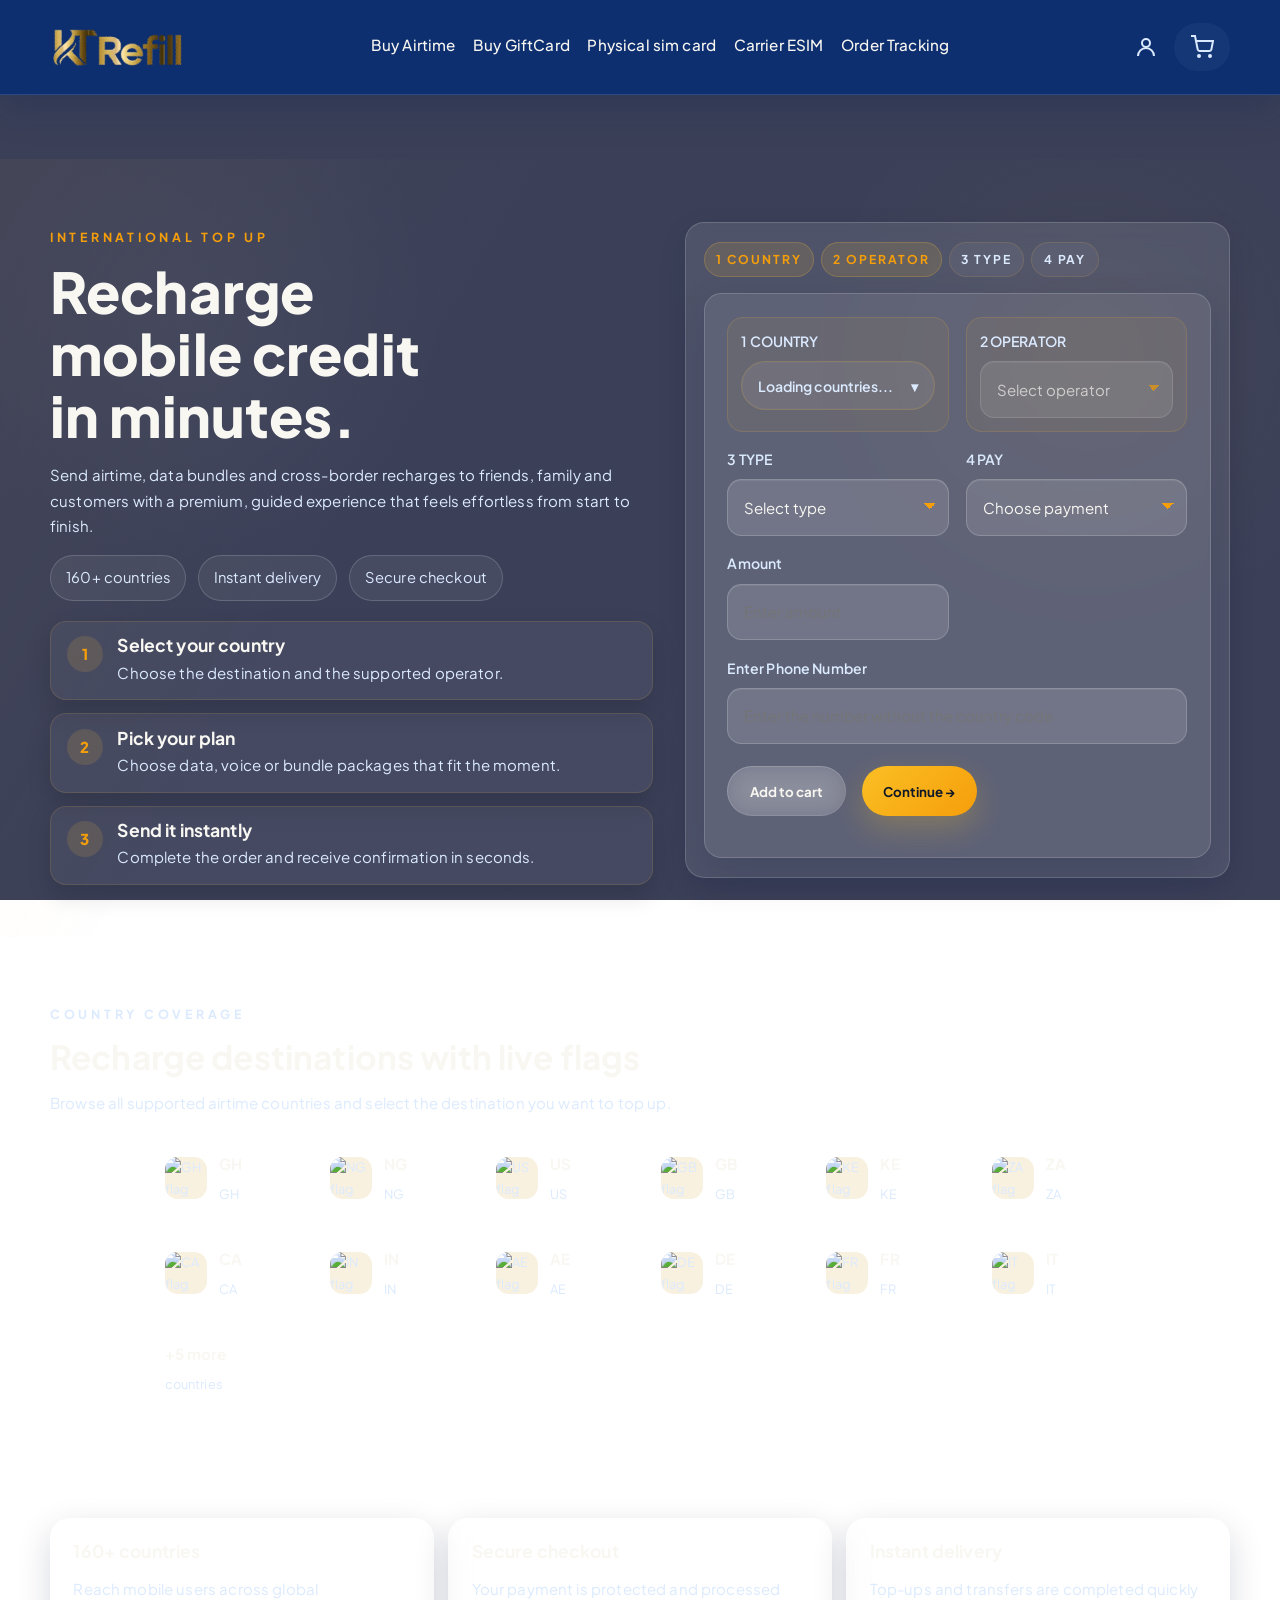
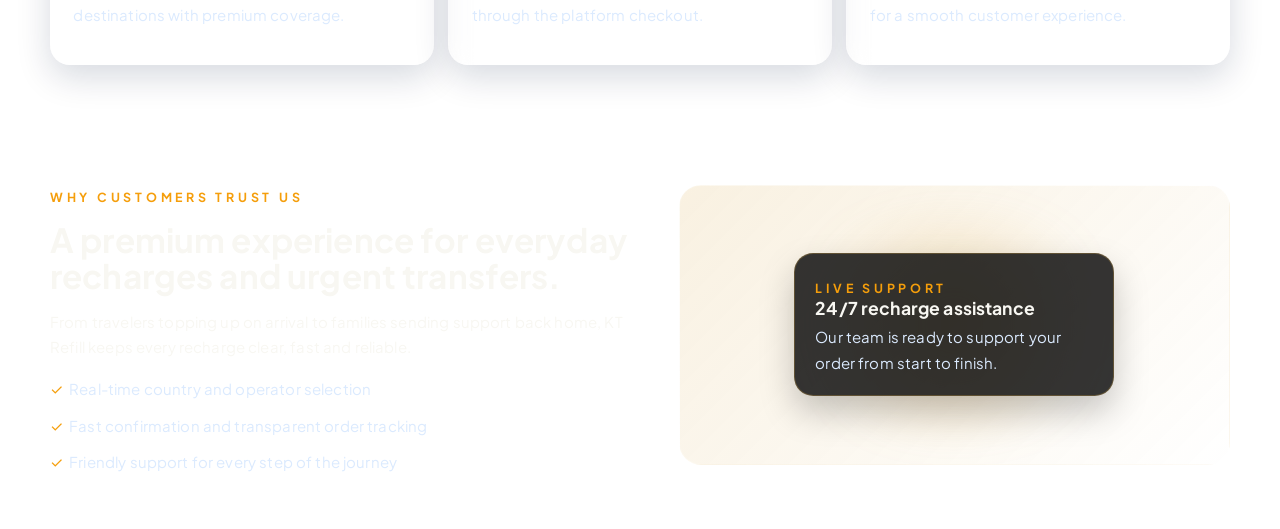
==== commit 65adf0e9: "Add files via upload" ====
--- a/buy-airtime.html
+++ b/buy-airtime.html
@@ -12,10 +12,9 @@
   <body>
     <header class="site-header">
       <div class="container nav-wrap">
-        <a class="brand" href="./index.html"><img src="./ktrefill-theme/images/logo.webp" alt="KT Refill Logo" class="logo-img"></a>
+        <a class="brand" href="./index.html"><img src="./ktrefill-theme/images/logo.webp" alt="KT Refill Logo" class="logo-img" /></a>
         <nav class="site-nav" aria-label="Primary navigation">
           <ul>
-            <li><a href="./dashboard.html">Dashboard</a></li>
             <li><a href="./buy-airtime.html">Buy Airtime</a></li>
             <li><a href="./buy-gift-card.html">Buy GiftCard</a></li>
             <li><a href="./physical-sim.html">Physical sim card</a></li>
--- a/ktrefill-theme/style.css
+++ b/ktrefill-theme/style.css
@@ -1,3 +1,5 @@
+@import url('https://fonts.googleapis.com/css2?family=Plus+Jakarta+Sans:wght@300;400;500;600;700;800&display=swap');
+
 /*
 Theme Name: KT Refill Premium
 Theme URI: https://example.com/ktrefill-premium
@@ -9,16 +11,49 @@
 */
 
 :root {
-  --bg: #060606;
-  --bg-soft: #121212;
-  --surface: #111111;
-  --surface-2: #171717;
-  --text: #f8f7f2;
-  --muted: #b8b1a2;
-  --gold: #d8a542;
-  --gold-soft: #f0c468;
-  --border: rgba(216, 165, 66, 0.24);
-  --shadow: 0 20px 50px rgba(0, 0, 0, 0.4);
+  --bg: #0d3e8b;
+  --bg-soft: #1b5fd0;
+  --surface: #0d3e8b;
+  --surface-2: #1b5fd0;
+  --text: #f8f6f0;
+  --muted: #dbeafe;
+  --gold: #fbbf24;
+  --gold-soft: #f59e0b;
+  --border: rgba(255, 255, 255, 0.16);
+  --shadow: 0 24px 70px rgba(4, 26, 72, 0.28);
+  --color-theme-950: #0b2f72;
+  --color-theme-900: #0d3e8b;
+  --color-theme-800: #1b5fd0;
+  --color-theme-700: #2468d9;
+  --color-theme-600: #2f7be0;
+  --color-accent-gold: #fbbf24;
+  --color-accent-orange: #f59e0b;
+}
+
+.bg-theme-950 { background-color: var(--color-theme-950); }
+.bg-theme-900 { background-color: var(--color-theme-900); }
+.bg-theme-800 { background-color: var(--color-theme-800); }
+.bg-theme-700 { background-color: var(--color-theme-700); }
+.bg-theme-600 { background-color: var(--color-theme-600); }
+.bg-theme-900\/95 { background-color: rgba(13, 62, 139, 0.95); }
+.bg-theme-900\/70 { background-color: rgba(13, 62, 139, 0.70); }
+.bg-theme-900\/60 { background-color: rgba(13, 62, 139, 0.60); }
+.bg-theme-900\/30 { background-color: rgba(13, 62, 139, 0.30); }
+.bg-theme-900\/20 { background-color: rgba(13, 62, 139, 0.20); }
+.bg-theme-800\/90 { background-color: rgba(27, 95, 208, 0.90); }
+.bg-theme-gradient { background: linear-gradient(135deg, var(--color-theme-900) 0%, var(--color-theme-800) 50%, var(--color-theme-700) 100%); }
+.surface-blue { background: rgba(13, 62, 139, 0.18); border: 1px solid rgba(255,255,255,0.08); }
+.text-accent-gold { color: var(--color-accent-gold); }
+.bg-accent-gold { background-color: var(--color-accent-gold); }
+.bg-accent-orange { background-color: var(--color-accent-orange); }
+.border-accent-gold { border-color: var(--color-accent-gold); }
+.text-accent-orange { color: var(--color-accent-orange); }
+.shadow-accent-gold { box-shadow: 0 0 20px rgba(251, 191, 36, 0.3); }
+.gradient-text {
+  background: linear-gradient(135deg, #fbbf24 0%, #f59e0b 50%, #ec4899 100%);
+  -webkit-background-clip: text;
+  -webkit-text-fill-color: transparent;
+  background-clip: text;
 }
 
 * {
@@ -29,16 +64,52 @@
   scroll-behavior: smooth;
 }
 
+html {
+  min-height: 100%;
+}
+
 body {
   margin: 0;
-  font-family: 'Inter', sans-serif;
-  background:
-    radial-gradient(circle at top left, rgba(216, 165, 66, 0.18), transparent 24%),
-    radial-gradient(circle at top right, rgba(80, 132, 255, 0.12), transparent 26%),
-    var(--bg);
+  font-family: 'Plus Jakarta Sans', 'Inter', sans-serif;
   color: #f8f7f2;
   line-height: 1.7;
   letter-spacing: 0.01em;
+  font-size: 15px;
+  background-image: linear-gradient(rgba(10, 16, 47, 0.80), rgba(10, 16, 47, 0.80)), url('https://img.magnific.com/free-vector/modern-techno-dotted-background-modern-designs_1017-44841.jpg?semt=ais_hybrid&w=740&q=80');
+  background-size: cover;
+  background-position: center center;
+  background-repeat: no-repeat;
+  background-attachment: fixed;
+}
+
+body,
+p,
+span,
+a,
+li,
+button,
+input,
+select,
+textarea,
+label {
+  font-family: 'Plus Jakarta Sans', 'Inter', sans-serif;
+}
+
+h1, h2, h3, h4, h5, h6 {
+  line-height: 1.2;
+  margin: 0 0 0.6rem;
+}
+
+h1 {
+  font-size: clamp(1.6rem, 2vw, 2rem);
+}
+
+h2 {
+  font-size: clamp(1.35rem, 1.7vw, 1.65rem);
+}
+
+h3 {
+  font-size: 1.1rem;
 }
 
 main,
@@ -63,6 +134,10 @@
   color: inherit;
 }
 
+main {
+  padding-top: 4rem;
+}
+
 img {
   max-width: 100%;
   display: block;
@@ -82,10 +157,43 @@
   position: sticky;
   top: 0;
   z-index: 1000;
-  backdrop-filter: blur(16px);
-  background: rgba(6, 6, 6, 0.92);
-  border-bottom: 1px solid var(--border);
-  box-shadow: 0 8px 30px rgba(0, 0, 0, 0.22);
+  backdrop-filter: blur(18px);
+  background: rgba(11, 47, 114, 0.95);
+  border-bottom: 1px solid rgba(255, 255, 255, 0.12);
+  box-shadow: 0 10px 40px rgba(4, 26, 72, 0.24);
+}
+
+.site-header .brand .logo-img {
+  height: 44px;
+  width: auto;
+  max-width: 190px;
+}
+
+.site-header .brand .logo-img {
+  height: 44px;
+  width: auto;
+  max-width: 190px;
+}
+
+.brand-title {
+  display: inline-grid;
+  line-height: 1;
+  margin-left: 0.8rem;
+}
+
+.brand-title span {
+  font-size: 0.95rem;
+  letter-spacing: 0.12em;
+  color: var(--text);
+  text-transform: uppercase;
+}
+
+.brand-title strong {
+  display: block;
+  font-size: 0.75rem;
+  font-weight: 700;
+  color: var(--gold-soft);
+  letter-spacing: 0.16em;
 }
 
 .nav-wrap {
@@ -154,14 +262,15 @@
 
 .site-nav a {
   display: block;
-  color: var(--muted);
+  color: var(--text);
   padding: 0.65rem 0;
   transition: color 0.2s ease, transform 0.2s ease;
-  font-size: 0.92rem;
-  font-weight: 600;
+  font-size: 0.95rem;
+  font-weight: 500;
   letter-spacing: 0.01em;
   position: relative;
-  text-transform: uppercase;
+  text-transform: none;
+  font-family: 'Plus Jakarta Sans', 'Inter', sans-serif;
 }
 
 .site-nav a::after {
@@ -332,12 +441,33 @@
 .cart-link,
 .account-link,
 .login-link {
-  display: flex;
+  display: inline-flex;
   align-items: center;
   gap: 0.5rem;
   color: var(--muted);
   transition: color 0.2s ease, transform 0.2s ease;
   position: relative;
+}
+
+.account-pill {
+  display: inline-flex;
+  align-items: center;
+  padding: 0.5rem 0.8rem;
+  border-radius: 999px;
+  background: rgba(216, 165, 66, 0.14);
+  color: var(--gold-soft);
+  font-weight: 700;
+  font-size: 0.95rem;
+}
+
+.cart-link {
+  padding: 0.75rem 1rem;
+  border-radius: 999px;
+  background: rgba(255, 255, 255, 0.04);
+}
+
+.cart-link .cart-text {
+  font-weight: 700;
 }
 
 .cart-link:hover,
@@ -373,11 +503,12 @@
 
 .login-link {
   padding: 0.5rem 1rem;
-  border: 1px solid var(--border);
-  border-radius: 4px;
-  color: var(--muted);
+  border: 1px solid rgba(255,255,255,0.2);
+  border-radius: 999px;
+  color: var(--text);
   font-size: 0.9rem;
   font-weight: 600;
+  background: rgba(255,255,255,0.08);
 }
 
 .login-link:hover {
@@ -393,11 +524,12 @@
 
 .cart-panel,
 .cart-summary {
-  background: rgba(18, 20, 27, 0.95);
-  border: 1px solid rgba(255, 255, 255, 0.07);
+  background: rgba(13, 62, 139, 0.18);
+  backdrop-filter: blur(20px);
+  border: 1px solid rgba(255, 255, 255, 0.12);
   border-radius: 1.25rem;
   padding: 1.5rem;
-  box-shadow: 0 14px 40px rgba(0,0,0,0.17);
+  box-shadow: 0 14px 40px rgba(4, 26, 72, 0.2);
 }
 
 .cart-panel-header {
@@ -491,9 +623,9 @@
   padding: 6.5rem 0 4.5rem;
   overflow: hidden;
   background:
-    linear-gradient(135deg, rgba(216, 165, 66, 0.1), transparent 48%),
-    radial-gradient(circle at top left, rgba(216, 165, 66, 0.2), transparent 30%),
-    linear-gradient(120deg, rgba(6, 6, 6, 0.96), rgba(12, 16, 24, 0.94));
+    radial-gradient(circle at top left, rgba(245, 182, 29, 0.14), transparent 26%),
+    radial-gradient(circle at top right, rgba(255, 255, 255, 0.09), transparent 22%),
+    linear-gradient(160deg, #12053a 0%, #0b0a22 46%, #140f32 100%);
 }
 
 .hero::before,
@@ -509,13 +641,240 @@
   position: relative;
   z-index: 1;
   display: grid;
-  grid-template-columns: 1.15fr 0.85fr;
+  grid-template-columns: 1.15fr minmax(320px, 0.85fr);
   gap: 2rem;
-  align-items: center;
+  align-items: start;
+}
+
+.hero-panel {
+  display: grid;
+  place-items: center;
+}
+
+.hero-panel-card {
+  position: relative;
+  width: 100%;
+  min-width: 0;
+  display: grid;
+  gap: 1.5rem;
+  padding: 2rem;
+  border-radius: 1.8rem;
+  background: linear-gradient(180deg, rgba(255,255,255,0.07), rgba(255,255,255,0.03));
+  border: 1px solid rgba(255, 195, 0, 0.22);
+  box-shadow: 0 24px 60px rgba(0, 0, 0, 0.28);
+  overflow: hidden;
+}
+
+.hero-panel-card::before {
+  content: '';
+  position: absolute;
+  inset: -24px;
+  background: radial-gradient(circle at top right, rgba(255, 195, 0, 0.12), transparent 30%);
+  opacity: 0.55;
+  pointer-events: none;
+}
+
+.hero-panel-header {
+  display: flex;
+  justify-content: space-between;
+  align-items: flex-start;
+  gap: 1rem;
+}
+
+.hero-panel-tag {
+  display: inline-flex;
+  align-items: center;
+  justify-content: center;
+  padding: 0.55rem 1rem;
+  border-radius: 999px;
+  background: rgba(255, 255, 255, 0.1);
+  border: 1px solid rgba(255, 195, 0, 0.28);
+  color: var(--gold-soft);
+  font-weight: 700;
+  text-transform: uppercase;
+  letter-spacing: 0.08em;
+  font-size: 0.82rem;
+}
+
+.hero-panel-copy {
+  margin: 0.4rem 0 0;
+  font-size: 0.95rem;
+  font-weight: 700;
+  color: var(--text);
+}
+
+.hero-panel-icon {
+  display: inline-flex;
+  align-items: center;
+  justify-content: center;
+  width: 48px;
+  height: 48px;
+  border-radius: 1rem;
+  background: rgba(255, 195, 0, 0.16);
+  color: var(--gold);
+  font-size: 1.2rem;
+}
+
+.service-tabs {
+  display: grid;
+  grid-template-columns: repeat(2, minmax(0, 1fr));
+  gap: 0.75rem;
+}
+
+.service-tab {
+  padding: 1rem 1rem;
+  border: 1px solid rgba(255, 255, 255, 0.08);
+  border-radius: 999px;
+  background: rgba(255, 255, 255, 0.04);
+  color: var(--muted);
+  font-weight: 700;
+  cursor: pointer;
+  transition: background 0.2s ease, border-color 0.2s ease, color 0.2s ease;
+}
+
+.service-tab.active,
+.service-tab:hover {
+  background: rgba(255, 195, 0, 0.22);
+  border-color: rgba(255, 195, 0, 0.28);
+  color: var(--gold-soft);
+}
+
+.hero-form-row {
+  display: grid;
+  gap: 1rem;
+}
+
+.form-field {
+  display: grid;
+  gap: 0.45rem;
+}
+
+.form-field label {
+  color: var(--muted);
+  font-size: 0.92rem;
+  font-weight: 700;
+}
+
+.custom-select-wrapper {
+  position: relative;
+}
+
+.custom-select-trigger {
+  width: 100%;
+  display: inline-flex;
+  align-items: center;
+  justify-content: space-between;
+  gap: 0.85rem;
+  padding: 1rem 1.1rem;
+  border-radius: 1.15rem;
+  border: 1px solid rgba(255, 255, 255, 0.12);
+  background: rgba(12, 7, 28, 0.85);
+  color: var(--text);
+  cursor: pointer;
+  box-shadow: inset 0 0 0 1px rgba(255,255,255,0.02);
+}
+
+.custom-select-trigger img {
+  width: 22px;
+  height: 16px;
+  border-radius: 0.5rem;
+}
+
+.phone-entry,
+.amount-input-wrap {
+  display: grid;
+}
+
+.phone-entry {
+  grid-template-columns: auto 1fr;
+  align-items: center;
+  gap: 0.75rem;
+}
+
+.phone-prefix {
+  display: inline-flex;
+  align-items: center;
+  justify-content: center;
+  min-width: 88px;
+  padding: 0.95rem 1rem;
+  border-radius: 1.15rem;
+  background: rgba(255, 195, 0, 0.12);
+  border: 1px solid rgba(255, 195, 0, 0.24);
+  color: var(--gold-soft);
+  font-weight: 700;
+}
+
+.phone-entry input,
+.amount-input-wrap input {
+  width: 100%;
+  padding: 1rem 1.05rem;
+  border-radius: 1.15rem;
+  border: 1px solid rgba(255, 255, 255, 0.12);
+  background: rgba(11, 7, 25, 0.9);
+  color: var(--text);
+  outline: none;
+}
+
+.amount-options {
+  display: flex;
+  gap: 0.75rem;
+  flex-wrap: wrap;
+}
+
+.amount-pill,
+.chip {
+  padding: 0.95rem 1.1rem;
+  border-radius: 999px;
+  border: 1px solid rgba(255, 255, 255, 0.1);
+  background: rgba(255, 255, 255, 0.05);
+  color: var(--muted);
+  font-weight: 700;
+  cursor: pointer;
+  transition: background 0.2s ease, border-color 0.2s ease, color 0.2s ease;
+}
+
+.amount-pill.active,
+.amount-pill:hover,
+.chip:hover {
+  background: linear-gradient(135deg, rgba(245, 182, 29, 0.22), rgba(255, 255, 255, 0.08));
+  border-color: rgba(255, 195, 0, 0.3);
+  color: var(--gold-soft);
+}
+
+.hero-panel-footer {
+  display: flex;
+  align-items: center;
+  gap: 0.75rem;
+  padding: 1rem 0 0;
+  border-top: 1px solid rgba(255, 255, 255, 0.1);
+  color: var(--muted);
+}
+
+.hero-panel-footer span {
+  display: inline-flex;
+  align-items: center;
+  justify-content: center;
+  width: 2.25rem;
+  height: 2.25rem;
+  border-radius: 50%;
+  background: rgba(255, 195, 0, 0.16);
+  color: var(--gold);
+  font-size: 0.95rem;
+}
+
+.testimonial-stars {
+  display: block;
+  margin-bottom: 1rem;
+  color: var(--gold-soft);
 }
 
 .eyebrow {
   color: var(--gold-soft);
+  text-transform: uppercase;
+  letter-spacing: 0.3em;
+  font-size: 0.78rem;
+  font-weight: 700;
+  margin-bottom: 0.8rem;
   text-transform: uppercase;
   letter-spacing: 0.3em;
   font-size: 0.78rem;
@@ -563,6 +922,88 @@
   margin: 1.7rem 0 1.2rem;
 }
 
+.hero-pill {
+  display: inline-flex;
+  align-items: center;
+  gap: 0.7rem;
+  padding: 0.85rem 1.3rem;
+  border-radius: 999px;
+  background: rgba(255, 255, 255, 0.06);
+  border: 1px solid rgba(255, 255, 255, 0.12);
+  color: var(--gold-soft);
+  font-size: 0.92rem;
+  font-weight: 700;
+  letter-spacing: 0.04em;
+  text-transform: uppercase;
+}
+
+.pill-status {
+  width: 10px;
+  height: 10px;
+  border-radius: 50%;
+  background: #3dd26f;
+  box-shadow: 0 0 0 4px rgba(61, 210, 111, 0.12);
+}
+
+.hero-copy h1 {
+  font-size: clamp(3rem, 5.1vw, 5.2rem);
+  margin-top: 1.4rem;
+  max-width: 14ch;
+  line-height: 1.02;
+}
+
+.hero-copy h1 span {
+  display: block;
+  color: var(--gold);
+}
+
+.hero-support {
+  margin-top: 1.6rem;
+}
+
+.hero-support span {
+  color: var(--muted);
+  font-size: 0.95rem;
+  font-weight: 700;
+}
+
+.flag-list {
+  display: inline-flex;
+  align-items: center;
+  gap: 0.75rem;
+  flex-wrap: wrap;
+}
+
+.flag-list img {
+  width: 32px;
+  height: 24px;
+  object-fit: cover;
+  border-radius: 0.65rem;
+  border: 1px solid rgba(255, 255, 255, 0.12);
+  background: rgba(255, 255, 255, 0.06);
+}
+
+.flag-list span {
+  color: var(--text);
+  font-weight: 700;
+}
+
+.btn-nav {
+  padding: 0.95rem 1.35rem;
+  border-radius: 999px;
+  border: none;
+  background: linear-gradient(135deg, var(--gold), var(--gold-soft));
+  color: var(--bg);
+  font-weight: 700;
+  box-shadow: 0 10px 28px rgba(245, 182, 29, 0.28);
+}
+
+.btn-nav:hover {
+  transform: translateY(-1px);
+  box-shadow: 0 14px 34px rgba(245, 182, 29, 0.34);
+}
+
+
 .info-banner {
   display: flex;
   gap: 0.9rem;
@@ -628,12 +1069,12 @@
 
 .carrier-info-card {
   background: rgba(255, 255, 255, 0.95);
-  border-color: rgba(160, 190, 255, 0.35);
+  border-color: rgba(255, 195, 0, 0.35);
 }
 
 .carrier-card span {
   display: block;
-  color: rgba(51, 51, 51, 0.72);
+  color: var(--muted);
   margin-bottom: 0.4rem;
   font-size: 0.88rem;
 }
@@ -745,9 +1186,9 @@
 }
 
 .contact-toggle.active {
-  background: rgba(79, 70, 229, 0.95);
-  color: #fff;
-  border-color: rgba(79, 70, 229, 0.7);
+  background: rgba(255, 195, 0, 0.95);
+  color: #121212;
+  border-color: rgba(255, 195, 0, 0.7);
 }
 
 .contact-toggle:hover {
@@ -796,21 +1237,55 @@
 }
 
 .btn-primary {
+  background: linear-gradient(135deg, var(--gold) 0%, var(--gold-soft) 100%);
+  color: #111827;
+  box-shadow: 0 12px 30px rgba(251, 191, 36, 0.24);
+  border: none;
+}
+
+.btn-primary:hover {
+  box-shadow: 0 16px 40px rgba(245, 182, 29, 0.55);
+  background: linear-gradient(135deg, var(--gold-soft), var(--gold));
+}
+
+.btn-nav {
+  padding: 0.95rem 1.35rem;
+  border-radius: 999px;
+  border: none;
   background: linear-gradient(135deg, var(--gold), var(--gold-soft));
   color: var(--bg);
-  box-shadow: 0 12px 30px rgba(216, 165, 66, 0.4);
-  border: none;
-}
-
-.btn-primary:hover {
-  box-shadow: 0 16px 40px rgba(216, 165, 66, 0.5);
-  background: linear-gradient(135deg, var(--gold-soft), var(--gold));
+  font-weight: 700;
+  box-shadow: 0 10px 28px rgba(245, 182, 29, 0.28);
+}
+
+.btn-nav:hover {
+  transform: translateY(-1px);
+  box-shadow: 0 14px 34px rgba(245, 182, 29, 0.34);
 }
 
 .btn-secondary {
-  border: 1px solid var(--border);
-  background: rgba(255, 255, 255, 0.03);
-  color: var(--text);
+  border: 1px solid rgba(255, 255, 255, 0.18);
+  background: rgba(255, 255, 255, 0.12);
+  color: var(--text);
+  backdrop-filter: blur(12px);
+}
+
+.btn-secondary:hover {
+  background: rgba(255, 255, 255, 0.1);
+}
+
+.btn-signin {
+  border: 1px solid rgba(255, 255, 255, 0.16);
+  background: rgba(255, 255, 255, 0.08);
+  color: var(--text);
+  padding: 0.85rem 1.1rem;
+  border-radius: 999px;
+  font-weight: 700;
+}
+
+.btn-signin:hover {
+  background: rgba(255, 255, 255, 0.14);
+  color: var(--gold-soft);
 }
 
 .hero-metrics {
@@ -839,15 +1314,438 @@
   font-size: 0.9rem;
 }
 
+.hero-banner {
+  margin-top: 1.5rem;
+  padding: 1.15rem 1.25rem;
+  border-radius: 1.25rem;
+  background: rgba(255, 195, 0, 0.1);
+  border: 1px solid rgba(255, 195, 0, 0.25);
+  color: var(--text);
+  box-shadow: 0 14px 35px rgba(255, 195, 0, 0.15);
+}
+
+.hero-banner p {
+  margin: 0;
+  font-size: 0.98rem;
+  font-weight: 600;
+}
+
+.no-voucher-section {
+  background: rgba(255, 195, 0, 0.05);
+  border: 1px solid rgba(255, 195, 0, 0.16);
+  box-shadow: inset 0 0 0 1px rgba(255, 255, 255, 0.04);
+}
+
+.no-voucher-grid {
+  display: grid;
+  grid-template-columns: 1.1fr minmax(260px, 0.9fr);
+  gap: 1.5rem;
+  align-items: center;
+}
+
+.no-voucher-copy h2 {
+  margin-bottom: 1rem;
+  font-size: clamp(2rem, 3vw, 2.6rem);
+}
+
+.no-voucher-copy p {
+  color: var(--muted);
+  max-width: 40rem;
+}
+
+.no-voucher-highlights {
+  display: grid;
+  gap: 1rem;
+}
+
+.no-voucher-card {
+  padding: 1.35rem 1.25rem;
+  border-radius: 1.2rem;
+  background: rgba(255, 255, 255, 0.08);
+  border: 1px solid rgba(255, 195, 0, 0.22);
+  box-shadow: 0 12px 30px rgba(0, 0, 0, 0.12);
+}
+
+.no-voucher-card h3 {
+  margin: 0 0 0.55rem;
+}
+
+.no-voucher-card p {
+  margin: 0;
+  color: var(--muted);
+}
+
+.service-grid {
+  display: grid;
+  grid-template-columns: repeat(auto-fit, minmax(260px, 1fr));
+  gap: 1.3rem;
+}
+
+.service-card {
+  display: grid;
+  gap: 1rem;
+  padding: 1.6rem;
+  background: linear-gradient(180deg, rgba(255,255,255,0.08), rgba(255,255,255,0.03));
+  border: 1px solid rgba(216, 165, 66, 0.18);
+  border-radius: 1.4rem;
+  box-shadow: 0 14px 40px rgba(0, 0, 0, 0.18);
+  transition: transform 0.22s ease, border-color 0.22s ease, background 0.22s ease;
+}
+
+.service-card:hover {
+  transform: translateY(-3px);
+  border-color: rgba(255, 195, 0, 0.35);
+  background: rgba(255, 255, 255, 0.09);
+}
+
+.service-card h3 {
+  margin: 0;
+  color: var(--text);
+}
+
+.service-card p {
+  margin: 0;
+  color: var(--muted);
+}
+
+.service-card ul {
+  margin: 0;
+  padding: 0;
+  list-style: none;
+  display: grid;
+  gap: 0.55rem;
+}
+
+.service-card ul li {
+  position: relative;
+  padding-left: 1.5rem;
+  color: var(--muted);
+}
+
+.service-card ul li::before {
+  content: '•';
+  position: absolute;
+  left: 0;
+  top: 0.1rem;
+  color: var(--gold);
+}
+
+.service-card-icon {
+  width: 52px;
+  height: 52px;
+  display: inline-flex;
+  align-items: center;
+  justify-content: center;
+  margin-bottom: 1rem;
+  border-radius: 1rem;
+  background: rgba(255, 255, 255, 0.08);
+  border: 1px solid rgba(255, 195, 0, 0.18);
+  transition: transform 0.22s ease, background 0.22s ease;
+}
+
+.service-card:hover .service-card-icon {
+  transform: translateY(-2px) scale(1.02);
+  background: rgba(255, 255, 255, 0.12);
+}
+
+.service-card a {
+  color: var(--gold-soft);
+  font-weight: 700;
+  display: inline-flex;
+  align-items: center;
+  gap: 0.35rem;
+}
+
+.service-card a::after {
+  content: '→';
+  display: inline-block;
+  transition: transform 0.2s ease;
+}
+
+.service-card a:hover::after {
+  transform: translateX(3px);
+}
+
+.cta-card-actions {
+  display: flex;
+  flex-wrap: wrap;
+  gap: 1rem;
+  margin-top: 1.4rem;
+}
+
+.cta-benefits {
+  margin: 1.4rem 0 0;
+  padding: 0;
+  list-style: none;
+  display: grid;
+  gap: 0.85rem;
+  color: var(--muted);
+}
+
+.cta-benefits li {
+  display: flex;
+  align-items: center;
+  gap: 0.75rem;
+}
+
+.cta-benefits li::before {
+  content: '✔';
+  color: var(--gold);
+  font-weight: 700;
+}
+
+.advantage-grid {
+  display: grid;
+  grid-template-columns: repeat(auto-fit, minmax(240px, 1fr));
+  gap: 1.25rem;
+}
+
+.advantage-card {
+  padding: 1.5rem;
+  border-radius: 1.4rem;
+  background: rgba(255, 255, 255, 0.08);
+  border: 1px solid rgba(216, 165, 66, 0.16);
+  box-shadow: 0 14px 28px rgba(0, 0, 0, 0.14);
+}
+
+.advantage-card h3 {
+  margin: 0 0 0.8rem;
+}
+
+.advantage-card p {
+  margin: 0;
+  color: var(--muted);
+}
+
+.stats-grid {
+  display: grid;
+  grid-template-columns: repeat(auto-fit, minmax(180px, 1fr));
+  gap: 1rem;
+  margin-top: 1.8rem;
+}
+
+.stats-grid div {
+  padding: 1.2rem 1rem;
+  border-radius: 1rem;
+  background: rgba(255, 255, 255, 0.06);
+  border: 1px solid rgba(216, 165, 66, 0.14);
+}
+
+.stats-grid strong {
+  display: block;
+  font-size: 1.7rem;
+  color: var(--gold-soft);
+}
+
+.stats-grid span {
+  color: var(--muted);
+}
+
+.coverage-grid {
+  display: grid;
+  grid-template-columns: repeat(auto-fit, minmax(180px, 1fr));
+  gap: 1rem;
+}
+
+.coverage-card {
+  padding: 1.35rem;
+  border-radius: 1.35rem;
+  background: rgba(255, 255, 255, 0.06);
+  border: 1px solid rgba(216, 165, 66, 0.16);
+  display: grid;
+  gap: 0.9rem;
+  text-align: center;
+}
+
+.coverage-card img {
+  width: 56px;
+  height: 40px;
+  object-fit: contain;
+  margin: 0 auto;
+}
+
+.coverage-card h4 {
+  margin: 0;
+}
+
+.coverage-card p {
+  margin: 0;
+  color: var(--muted);
+}
+
+.step-grid {
+  display: grid;
+  grid-template-columns: repeat(auto-fit, minmax(220px, 1fr));
+  gap: 1.2rem;
+}
+
+.step-card {
+  padding: 1.4rem;
+  border-radius: 1.35rem;
+  background: rgba(255, 255, 255, 0.05);
+  border: 1px solid rgba(216, 165, 66, 0.16);
+  box-shadow: 0 10px 24px rgba(0, 0, 0, 0.14);
+}
+
+.step-card span {
+  display: inline-flex;
+  align-items: center;
+  justify-content: center;
+  width: 40px;
+  height: 40px;
+  border-radius: 50%;
+  background: rgba(255, 195, 0, 0.18);
+  color: var(--gold);
+  font-weight: 700;
+  margin-bottom: 1rem;
+}
+
+.step-card h3 {
+  margin: 0 0 0.65rem;
+}
+
+.step-card p {
+  margin: 0;
+  color: var(--muted);
+}
+
+.testimonial-grid {
+  display: grid;
+  grid-template-columns: repeat(auto-fit, minmax(240px, 1fr));
+  gap: 1.25rem;
+}
+
+.testimonial-card {
+  padding: 1.5rem;
+  border-radius: 1.45rem;
+  background: rgba(255, 255, 255, 0.06);
+  border: 1px solid rgba(216, 165, 66, 0.16);
+  box-shadow: 0 16px 32px rgba(0, 0, 0, 0.14);
+}
+
+.testimonial-card p {
+  color: var(--muted);
+}
+
+.testimonial-card strong {
+  display: block;
+  margin-top: 1rem;
+  color: var(--text);
+}
+
+.testimonial-card span {
+  color: var(--muted);
+}
+
+.faq-list {
+  display: grid;
+  gap: 0.9rem;
+  margin-top: 1.5rem;
+}
+
+.faq-item {
+  border-radius: 1.35rem;
+  background: rgba(255, 255, 255, 0.05);
+  border: 1px solid rgba(216, 165, 66, 0.16);
+  overflow: hidden;
+}
+
+.faq-question {
+  width: 100%;
+  display: flex;
+  justify-content: space-between;
+  align-items: center;
+  gap: 1rem;
+  padding: 1.3rem 1.4rem;
+  background: transparent;
+  border: none;
+  color: var(--text);
+  font-size: 1rem;
+  font-weight: 700;
+  cursor: pointer;
+}
+
+.faq-question span {
+  color: var(--gold-soft);
+  font-size: 1.25rem;
+}
+
+.faq-answer {
+  display: none;
+  padding: 0 1.4rem 1.3rem;
+}
+
+.faq-answer p {
+  margin: 0;
+  color: var(--muted);
+}
+
+.faq-item.active .faq-answer {
+  display: block;
+}
+
+.link-grid {
+  display: grid;
+  grid-template-columns: repeat(auto-fit, minmax(220px, 1fr));
+  gap: 1.25rem;
+}
+
+.cta-section {
+  background: linear-gradient(135deg, rgba(216, 165, 66, 0.12), rgba(255,255,255,0.02));
+}
+
+.cta-card {
+  display: grid;
+  align-items: center;
+  grid-template-columns: 1.2fr auto;
+  gap: 1rem;
+  padding: 2rem 2.1rem;
+  border-radius: 1.5rem;
+  background: rgba(18, 18, 18, 0.96);
+  border: 1px solid rgba(255, 195, 0, 0.18);
+  box-shadow: 0 18px 45px rgba(0, 0, 0, 0.24);
+}
+
+.cta-card h2 {
+  margin: 0;
+}
+
+.cta-card .btn {
+  min-width: 200px;
+}
+
+@media (max-width: 900px) {
+  .no-voucher-grid,
+  .cta-card,
+  .showcase-grid,
+  .payment-grid,
+  .advantage-grid,
+  .stats-grid,
+  .coverage-grid,
+  .step-grid,
+  .testimonial-grid,
+  .link-grid {
+    grid-template-columns: 1fr;
+  }
+
+  .cta-card {
+    text-align: center;
+  }
+
+  .cta-card .btn {
+    width: 100%;
+  }
+}
+
 .form-card,
 .service-form,
 .dashboard-card,
 .tracking-card {
-  background: linear-gradient(180deg, rgba(255,255,255,0.03), rgba(255,255,255,0.02));
-  border: 1px solid var(--border);
+  background: rgba(255, 255, 255, 0.09);
+  border: 1px solid rgba(255, 255, 255, 0.16);
   border-radius: 1.1rem;
   padding: 1.4rem;
-  box-shadow: var(--shadow);
+  box-shadow: 0 14px 36px rgba(4, 22, 60, 0.16);
 }
 
 .form-grid {
@@ -876,13 +1774,13 @@
 .form-field select,
 .form-field textarea {
   width: 100%;
-  border: 1px solid rgba(216, 165, 66, 0.24);
+  border: 1px solid rgba(255, 255, 255, 0.18);
   border-radius: 0.9rem;
   padding: 0.9rem 1rem;
-  background: rgba(8, 8, 8, 0.9);
+  background: rgba(255, 255, 255, 0.12);
   color: #f8f7f2;
   font: inherit;
-  box-shadow: inset 0 1px 0 rgba(255,255,255,0.03);
+  box-shadow: inset 0 1px 0 rgba(255,255,255,0.08);
 }
 
 .form-field input:focus,
@@ -928,6 +1826,22 @@
   padding-bottom: 0;
 }
 
+.dashboard-summary-grid .container,
+.dashboard-section-grid {
+  display: grid;
+  gap: 1rem;
+}
+
+.dashboard-summary-grid .container {
+  grid-template-columns: 1.35fr repeat(3, minmax(0, 1fr));
+  align-items: stretch;
+}
+
+.dashboard-section-grid {
+  grid-template-columns: minmax(0, 1.05fr) minmax(0, 1.35fr);
+  align-items: start;
+}
+
 .dashboard-hero-card {
   display: grid;
   grid-template-columns: minmax(0, 1.3fr) minmax(240px, 1fr);
@@ -982,13 +1896,236 @@
   font-size: 1.05rem;
 }
 
+.dashboard-security-metric {
+  display: flex;
+  flex-direction: column;
+  gap: 0.3rem;
+}
+
+.dashboard-security-metric small {
+  color: var(--muted);
+  font-size: 0.85rem;
+}
+
 .dashboard-summary-grid {
   padding-top: 0.5rem;
 }
 
 .dashboard-card-highlight {
-  grid-column: span 2;
-  background: linear-gradient(180deg, rgba(216, 165, 66, 0.14), rgba(255,255,255,0.04));
+  background: linear-gradient(135deg, rgba(251, 191, 36, 0.2), rgba(255,255,255,0.06));
+  box-shadow: 0 24px 56px rgba(10, 31, 77, 0.28);
+}
+
+.dashboard-wallet-card {
+  display: flex;
+  flex-direction: column;
+  justify-content: space-between;
+  min-height: 260px;
+}
+
+.dashboard-wallet-card .dashboard-card-header {
+  margin-bottom: 0.6rem;
+}
+
+.dashboard-balance-row {
+  display: flex;
+  align-items: center;
+  gap: 0.75rem;
+  margin: 0.2rem 0 0.45rem;
+}
+
+.dashboard-balance-value {
+  font-size: clamp(2rem, 3.2vw, 3.3rem);
+  font-weight: 800;
+  margin: 0;
+  color: var(--text);
+  letter-spacing: 0.02em;
+  transition: opacity 0.2s ease;
+}
+
+.dashboard-balance-value.is-hidden {
+  opacity: 0.7;
+}
+
+.dashboard-balance-toggle {
+  width: 42px;
+  height: 42px;
+  border-radius: 999px;
+  border: 1px solid rgba(255,255,255,0.16);
+  background: rgba(255,255,255,0.08);
+  color: var(--text);
+  display: grid;
+  place-items: center;
+  cursor: pointer;
+  transition: transform 0.2s ease, background 0.2s ease;
+}
+
+.dashboard-balance-toggle:hover {
+  transform: translateY(-1px);
+  background: rgba(255,255,255,0.14);
+}
+
+.dashboard-balance-toggle svg {
+  width: 20px;
+  height: 20px;
+}
+
+.dashboard-balance-toggle.is-hidden {
+  background: rgba(251, 191, 36, 0.16);
+  color: var(--gold-soft);
+}
+
+.dashboard-balance-copy {
+  color: var(--muted);
+  margin: 0 0 1rem;
+  max-width: 430px;
+}
+
+.dashboard-wallet-actions {
+  display: flex;
+  flex-wrap: wrap;
+  gap: 0.75rem;
+}
+
+.dashboard-wallet-actions .btn {
+  min-width: 120px;
+}
+
+.wallet-modal {
+  position: fixed;
+  inset: 0;
+  z-index: 1200;
+  display: grid;
+  place-items: center;
+  padding: 1rem;
+}
+
+.wallet-modal[hidden] {
+  display: none;
+}
+
+.wallet-modal-backdrop {
+  position: absolute;
+  inset: 0;
+  background: rgba(3, 7, 18, 0.72);
+  backdrop-filter: blur(8px);
+}
+
+.wallet-modal-dialog {
+  position: relative;
+  width: min(100%, 480px);
+  border-radius: 1.25rem;
+  background: linear-gradient(135deg, rgba(9, 14, 30, 0.98), rgba(15, 23, 42, 0.96));
+  border: 1px solid rgba(255,255,255,0.12);
+  box-shadow: 0 24px 55px rgba(0, 0, 0, 0.32);
+  padding: 1.4rem;
+}
+
+.wallet-modal-header {
+  display: flex;
+  justify-content: space-between;
+  align-items: start;
+  gap: 1rem;
+  margin-bottom: 0.65rem;
+}
+
+.wallet-modal-close {
+  border: 0;
+  background: rgba(255,255,255,0.08);
+  color: var(--text);
+  width: 40px;
+  height: 40px;
+  border-radius: 999px;
+  cursor: pointer;
+}
+
+.wallet-modal-copy {
+  color: var(--muted);
+  margin: 0 0 1rem;
+}
+
+.wallet-modal-form {
+  display: grid;
+  gap: 0.9rem;
+}
+
+.wallet-modal-form label {
+  display: grid;
+  gap: 0.45rem;
+  color: var(--text);
+}
+
+.wallet-modal-form input,
+.wallet-modal-form select {
+  width: 100%;
+  border: 1px solid rgba(255,255,255,0.14);
+  background: rgba(255,255,255,0.06);
+  color: var(--text);
+  border-radius: 0.9rem;
+  padding: 0.85rem 1rem;
+}
+
+.dashboard-stat-card {
+  display: flex;
+  align-items: flex-start;
+  gap: 0.9rem;
+  min-height: 140px;
+}
+
+.dashboard-stat-icon {
+  width: 50px;
+  height: 50px;
+  border-radius: 16px;
+  display: grid;
+  place-items: center;
+  background: linear-gradient(135deg, rgba(251, 191, 36, 0.16), rgba(255,255,255,0.06));
+  color: var(--gold-soft);
+  font-size: 1.2rem;
+  flex-shrink: 0;
+}
+
+.dashboard-stat-value {
+  font-size: 1.7rem;
+  font-weight: 800;
+  margin: 0.2rem 0 0;
+  color: var(--text);
+}
+
+.dashboard-chip {
+  display: inline-flex;
+  align-items: center;
+  border-radius: 999px;
+  padding: 0.35rem 0.7rem;
+  background: rgba(216, 165, 66, 0.16);
+  color: var(--gold-soft);
+  font-size: 0.8rem;
+  font-weight: 700;
+  letter-spacing: 0.04em;
+  text-transform: uppercase;
+}
+
+.dashboard-info-list {
+  display: grid;
+  gap: 0.85rem;
+}
+
+.dashboard-info-item {
+  padding: 0.9rem 1rem;
+  border-radius: 1rem;
+  border: 1px solid rgba(216, 165, 66, 0.14);
+  background: rgba(255,255,255,0.03);
+}
+
+.dashboard-info-item span {
+  display: block;
+  color: var(--muted);
+  font-size: 0.82rem;
+  margin-bottom: 0.35rem;
+}
+
+.dashboard-info-item strong {
+  color: var(--text);
+  font-size: 0.98rem;
 }
 
 .dashboard-card {
@@ -1070,17 +2207,21 @@
 }
 
 @media (max-width: 900px) {
-  .dashboard-hero-card {
+   .dashboard-hero-card {
     grid-template-columns: 1fr;
   }
 
-  .dashboard-summary-grid {
-    display: grid;
+  .dashboard-summary-grid .container,
+  .dashboard-section-grid {
     grid-template-columns: 1fr;
   }
 
   .dashboard-card-highlight {
     grid-column: auto;
+  }
+
+  .dashboard-wallet-card {
+    min-height: auto;
   }
 
   .dashboard-quick-links {
@@ -1236,8 +2377,8 @@
 }
 
 .status-message.success {
-  background: rgba(48, 185, 125, 0.12);
-  border-color: rgba(48, 185, 125, 0.3);
+  background: rgba(255, 195, 0, 0.12);
+  border-color: rgba(255, 195, 0, 0.3);
 }
 
 .status-message.error {
@@ -1433,17 +2574,17 @@
 }
 
 .section {
-  padding: 5.5rem 0;
-  background: rgba(0, 0, 0, 0.05);
+  padding: 3.4rem 0;
+  background: transparent;
 }
 
 .section:nth-child(even) {
-  background: rgba(255, 255, 255, 0.02);
+  background: transparent;
 }
 
 .topup-hero {
-  padding-top: 4.5rem;
-  padding-bottom: 3.5rem;
+  padding-top: 3rem;
+  padding-bottom: 2.75rem;
   position: relative;
 }
 
@@ -1452,13 +2593,10 @@
   position: absolute;
   inset: 0;
   background:
-    linear-gradient(120deg, rgba(216, 165, 66, 0.16), transparent 32%),
-    radial-gradient(circle at 15% 20%, rgba(255, 255, 255, 0.12), transparent 20%),
-    radial-gradient(circle at 85% 25%, rgba(216, 165, 66, 0.2), transparent 24%),
-    linear-gradient(90deg, rgba(255,255,255,0.04) 1px, transparent 1px),
-    linear-gradient(rgba(255,255,255,0.04) 1px, transparent 1px);
-  background-size: auto, auto, auto, 28px 28px, 28px 28px;
-  opacity: 0.75;
+    linear-gradient(120deg, rgba(216, 165, 66, 0.12), transparent 34%),
+    radial-gradient(circle at 15% 20%, rgba(255, 255, 255, 0.08), transparent 20%),
+    radial-gradient(circle at 85% 25%, rgba(216, 165, 66, 0.12), transparent 24%);
+  opacity: 0.45;
   pointer-events: none;
   z-index: 0;
 }
@@ -1470,9 +2608,9 @@
 
 .hero-stack {
   display: grid;
-  grid-template-columns: 1.05fr 0.95fr;
-  gap: 1.5rem;
-  align-items: start;
+  grid-template-columns: minmax(0, 1.05fr) minmax(320px, 0.95fr);
+  gap: 2rem;
+  align-items: center;
 }
 
 .hero-intro {
@@ -1486,8 +2624,8 @@
 .hero-badges {
   display: flex;
   flex-wrap: wrap;
-  gap: 0.75rem;
-  margin: 1.25rem 0 1.5rem;
+  gap: 0.7rem;
+  margin: 1rem 0 1.25rem;
 }
 
 .hero-badges span {
@@ -1501,17 +2639,17 @@
 
 .hero-steps {
   display: grid;
-  gap: 0.9rem;
+  gap: 0.8rem;
 }
 
 .step-card {
   display: flex;
   gap: 0.9rem;
   align-items: flex-start;
-  padding: 1rem 1.1rem;
+  padding: 0.9rem 1rem;
   border-radius: 1rem;
   background: rgba(255, 255, 255, 0.05);
-  border: 1px solid rgba(216, 165, 66, 0.18);
+  border: 1px solid rgba(216, 165, 66, 0.16);
 }
 
 .step-card strong {
@@ -1536,12 +2674,12 @@
 }
 
 .hero-form-card {
-  padding: 1.25rem;
-  border-radius: 1.4rem;
-  background: linear-gradient(180deg, rgba(255,255,255,0.09), rgba(8, 8, 8, 0.56));
-  border: 1px solid var(--border);
-  box-shadow: 0 18px 45px rgba(0, 0, 0, 0.25);
-  backdrop-filter: blur(12px);
+  padding: 1.15rem;
+  border-radius: 1.2rem;
+  background: rgba(255, 255, 255, 0.1);
+  border: 1px solid rgba(255, 255, 255, 0.16);
+  box-shadow: 0 10px 28px rgba(4, 22, 60, 0.12);
+  backdrop-filter: blur(10px);
 }
 
 .step-indicator {
@@ -1622,44 +2760,46 @@
 }
 
 .section-head {
-  margin-bottom: 2rem;
+  margin-bottom: 1.35rem;
 }
 
 .feature-grid,
 .testimonial-grid {
   display: grid;
   grid-template-columns: repeat(3, minmax(0, 1fr));
-  gap: 1rem;
+  gap: 0.9rem;
 }
 
 .country-grid {
   display: grid;
-  grid-template-columns: repeat(auto-fit, minmax(180px, 1fr));
-  gap: 1rem;
-  margin-top: 1rem;
+  grid-template-columns: repeat(6, minmax(0, 1fr));
+  gap: 0.8rem;
+  margin: 1rem auto 0;
+  max-width: 980px;
 }
 
 .country-card {
   display: flex;
   align-items: center;
-  gap: 1rem;
-  padding: 1rem;
-  border-radius: 1rem;
-  border: 1px solid rgba(216, 165, 66, 0.14);
-  background: rgba(255, 255, 255, 0.04);
-  min-height: 92px;
+  gap: 0.75rem;
+  padding: 0.8rem 0.85rem;
+  border-radius: 0.95rem;
+  border: 1px solid rgba(255, 255, 255, 0.14);
+  background: rgba(255, 255, 255, 0.08);
+  min-height: 72px;
 }
 
 .country-flag {
-  width: 48px;
-  height: 48px;
+  width: 42px;
+  height: 42px;
   display: inline-flex;
   align-items: center;
   justify-content: center;
-  font-size: 1.5rem;
-  border-radius: 0.85rem;
+  font-size: 1.25rem;
+  border-radius: 0.8rem;
   background: rgba(216, 165, 66, 0.16);
   overflow: hidden;
+  flex-shrink: 0;
 }
 
 .country-flag img {
@@ -1671,12 +2811,25 @@
 
 .country-card strong {
   display: block;
-  margin-bottom: 0.25rem;
+  margin-bottom: 0.2rem;
+  font-size: 0.95rem;
 }
 
 .country-card span {
   color: var(--muted);
-  font-size: 0.85rem;
+  font-size: 0.8rem;
+}
+
+@media (max-width: 900px) {
+  .country-grid {
+    grid-template-columns: repeat(4, minmax(0, 1fr));
+  }
+}
+
+@media (max-width: 640px) {
+  .country-grid {
+    grid-template-columns: repeat(2, minmax(0, 1fr));
+  }
 }
 
 .custom-select-wrapper {
@@ -1947,8 +3100,8 @@
 }
 
 .giftcard-step.complete {
-  border-color: rgba(74, 222, 128, 0.24);
-  color: #bdf7cf;
+  border-color: rgba(255, 195, 0, 0.24);
+  color: var(--gold-soft);
 }
 
 .giftcard-toolbar {
@@ -2085,8 +3238,8 @@
 
 .giftcard-amount-button.active,
 .giftcard-amount-button:hover {
-  background: rgba(79, 70, 229, 0.95);
-  border-color: rgba(79, 70, 229, 0.75);
+  background: rgba(255, 195, 0, 0.95);
+  border-color: rgba(255, 195, 0, 0.75);
 }
 
 .giftcard-quantity-panel {
@@ -2353,17 +3506,21 @@
 .cta-card,
 .link-card,
 .showcase-card,
-.product-card {
-  background: linear-gradient(180deg, rgba(255, 255, 255, 0.08), rgba(255, 255, 255, 0.04));
-  border: 1px solid var(--border);
-  border-radius: 1.35rem;
+.product-card,
+.payment-card,
+.support-card {
+  background: rgba(255, 255, 255, 0.09);
+  border: 1px solid rgba(255, 255, 255, 0.16);
+  border-radius: 1.25rem;
   padding: 1.4rem;
-  box-shadow: 0 10px 34px rgba(0, 0, 0, 0.18);
+  box-shadow: 0 12px 34px rgba(4, 22, 60, 0.16);
   backdrop-filter: blur(10px);
 }
 
 .feature-card,
-.product-card {
+.product-card,
+.payment-card,
+.support-card {
   transition: transform 0.2s ease, border-color 0.2s ease;
 }
 
@@ -2375,7 +3532,7 @@
 }
 
 .product-card {
-  background: linear-gradient(180deg, rgba(255,255,255,0.04), rgba(255,255,255,0.02));
+  background: rgba(255, 255, 255, 0.08);
   border-radius: 1rem;
   padding: 1rem;
   display: flex;
@@ -2454,15 +3611,15 @@
 }
 
 .product-card.selected {
-  border-color: rgba(79, 70, 229, 0.9);
-  background: rgba(79, 70, 229, 0.12);
-  box-shadow: 0 16px 36px rgba(79, 70, 229, 0.16);
+  border-color: rgba(255, 195, 0, 0.9);
+  background: rgba(255, 195, 0, 0.12);
+  box-shadow: 0 16px 36px rgba(255, 195, 0, 0.16);
 }
 
 .product-card.selected .btn {
-  background: rgba(79, 70, 229, 0.95);
-  color: #fff;
-  border-color: rgba(79, 70, 229, 0.8);
+  background: rgba(255, 195, 0, 0.95);
+  color: #121212;
+  border-color: rgba(255, 195, 0, 0.8);
 }
 
 .product-card[data-esim-plan-select] {
@@ -2474,7 +3631,7 @@
 }
 
 .product-card[data-esim-plan-select]:focus-visible {
-  outline: 3px solid rgba(79, 70, 229, 0.35);
+  outline: 3px solid rgba(255, 195, 0, 0.35);
   outline-offset: 3px;
 }
 
@@ -2531,8 +3688,8 @@
 .product-image {
   min-height: 170px;
   border-radius: 0.8rem;
-  background: radial-gradient(circle at top, rgba(216,165,66,0.2), rgba(255,255,255,0.03));
-  border: 1px solid rgba(216,165,66,0.25);
+  background: linear-gradient(135deg, rgba(255,255,255,0.16), rgba(255,255,255,0.06));
+  border: 1px solid rgba(255,255,255,0.16);
   display: grid;
   place-items: center;
   padding: 1rem;
@@ -2629,7 +3786,105 @@
 }
 
 .showcase-section {
-  background: linear-gradient(135deg, rgba(216, 165, 66, 0.08), rgba(255,255,255,0.02));
+  background: linear-gradient(135deg, rgba(216, 165, 66, 0.12), rgba(255,255,255,0.03));
+}
+
+.review-summary {
+  display: grid;
+  grid-template-columns: repeat(2, minmax(0, 1fr));
+  gap: 1rem;
+  margin: 2rem 0 1.5rem;
+}
+
+.review-summary div {
+  padding: 1.2rem 1.3rem;
+  border-radius: 1rem;
+  background: rgba(255, 255, 255, 0.05);
+  border: 1px solid rgba(216, 165, 66, 0.16);
+}
+
+.review-summary strong {
+  display: block;
+  font-size: 2rem;
+  color: var(--gold-soft);
+}
+
+.review-summary span {
+  color: var(--muted);
+}
+
+.payment-grid {
+  display: grid;
+  grid-template-columns: repeat(3, minmax(220px, 1fr));
+  gap: 1rem;
+  margin-top: 1.5rem;
+}
+
+.payment-card {
+  display: flex;
+  flex-direction: column;
+  gap: 1rem;
+  padding: 1.5rem;
+}
+
+.payment-card h3 {
+  margin: 0;
+  color: var(--text);
+}
+
+.payment-icons {
+  display: flex;
+  flex-wrap: wrap;
+  gap: 0.6rem;
+}
+
+.payment-icon {
+  display: inline-flex;
+  align-items: center;
+  justify-content: center;
+  min-width: 3.8rem;
+  height: 3.8rem;
+  border-radius: 0.95rem;
+  background: rgba(255, 195, 0, 0.12);
+  border: 1px solid rgba(255, 195, 0, 0.24);
+  color: var(--gold);
+  font-weight: 700;
+  font-size: 0.9rem;
+}
+
+.payment-card p,
+.support-copy p {
+  color: var(--muted);
+}
+
+.support-section {
+  background: rgba(255, 255, 255, 0.02);
+}
+
+.support-card {
+  padding: 2rem;
+  border-radius: 1.7rem;
+  background: linear-gradient(180deg, rgba(255,255,255,0.06), rgba(255,255,255,0.03));
+  border: 1px solid rgba(255, 195, 0, 0.18);
+  box-shadow: 0 18px 42px rgba(0,0,0,0.18);
+}
+
+.support-copy {
+  max-width: 640px;
+}
+
+.support-section .hero-actions {
+  margin-top: 1.8rem;
+}
+
+.support-section .btn-secondary {
+  background: rgba(255,255,255,0.06);
+}
+
+.payment-card:hover,
+.support-card:hover {
+  transform: translateY(-2px);
+  border-color: rgba(255, 195, 0, 0.35);
 }
 
 .showcase-grid {
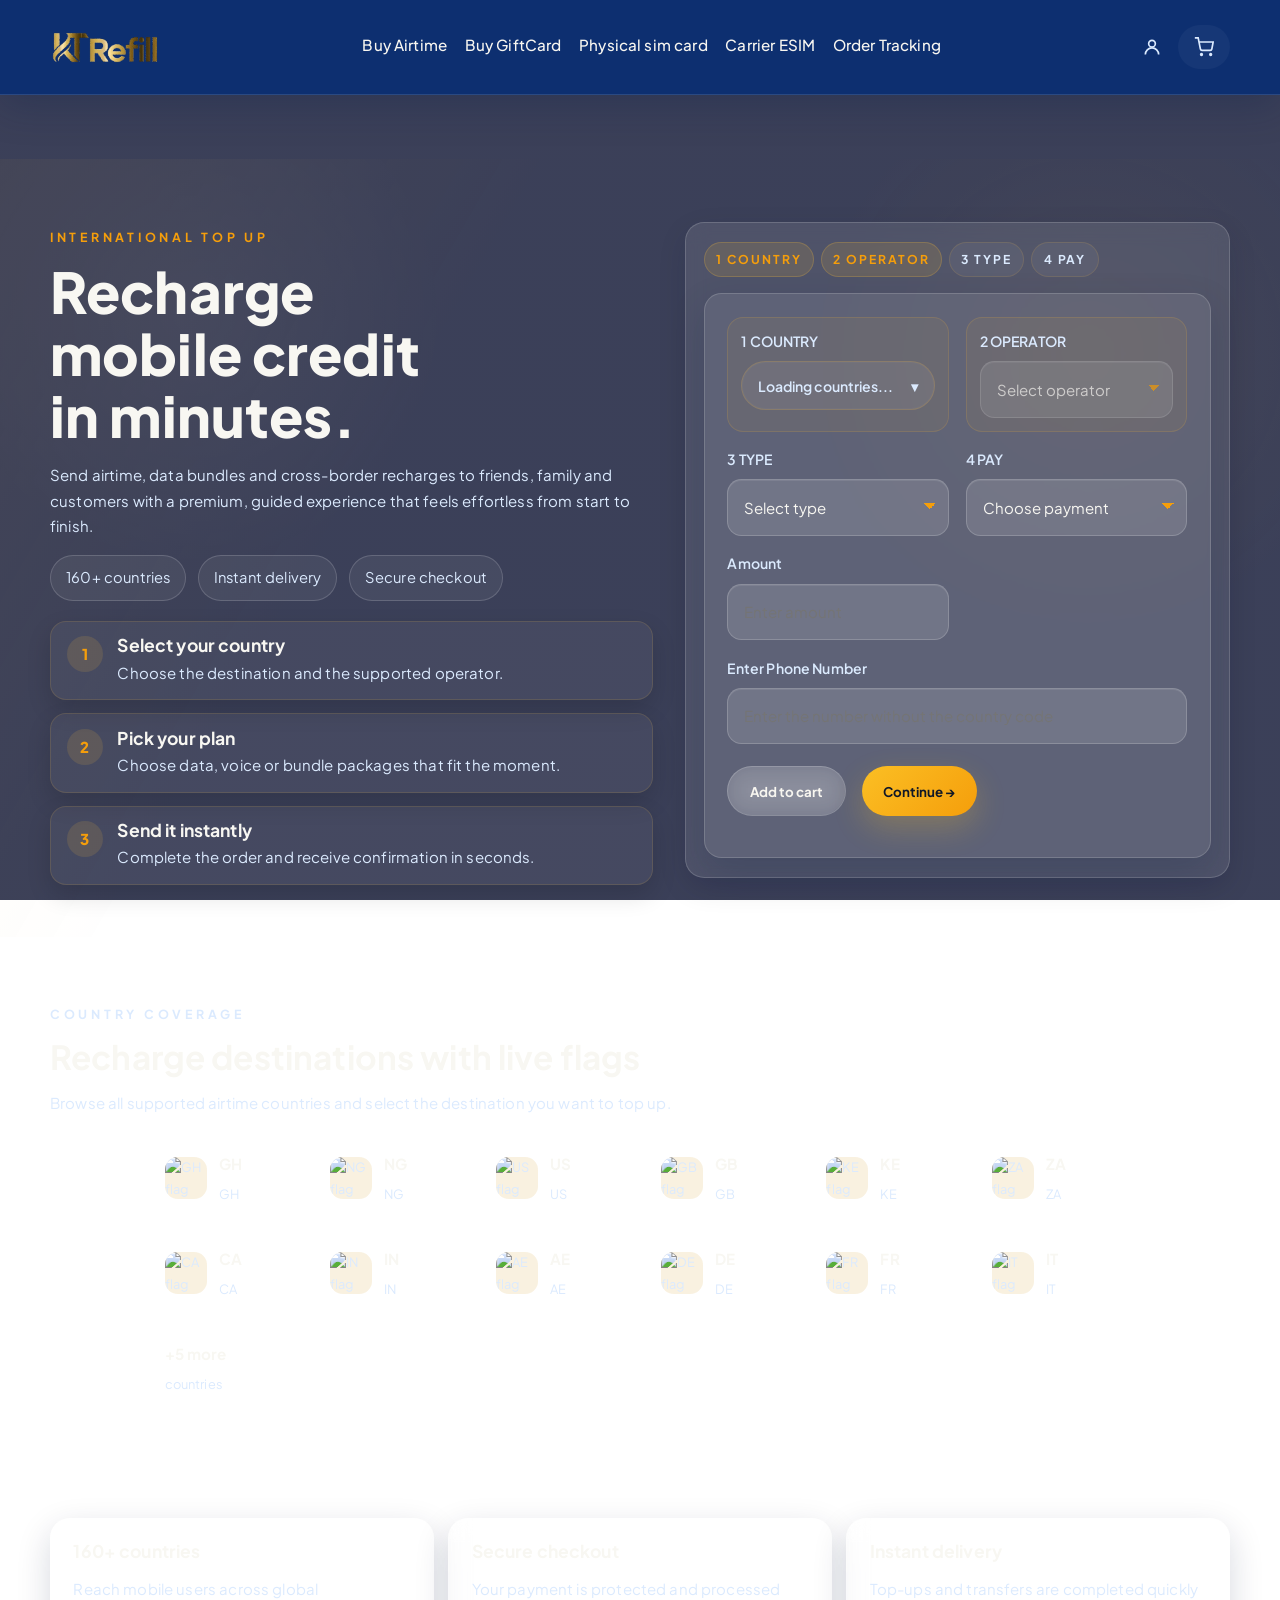
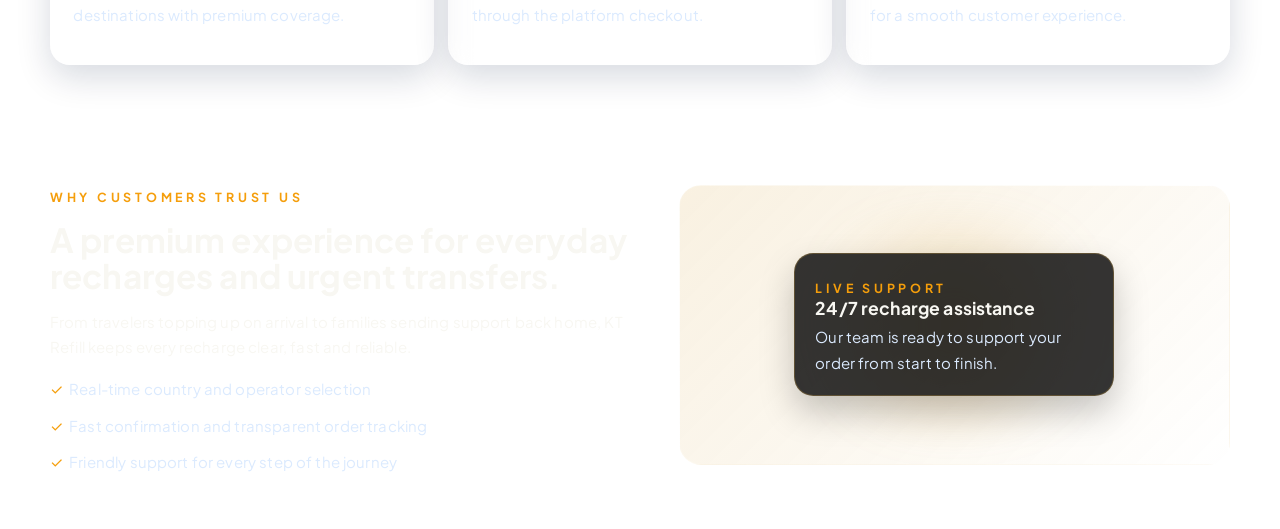
==== commit 8961adff: "Add files via upload" ====
--- a/buy-airtime.html
+++ b/buy-airtime.html
@@ -23,6 +23,11 @@
           </ul>
         </nav>
         <div class="header-actions">
+          <button type="button" class="menu-toggle" aria-expanded="false" aria-label="Toggle navigation">
+            <span></span>
+            <span></span>
+            <span></span>
+          </button>
           <a href="./signin.html" class="account-link" aria-label="Sign in to your account">
             <svg class="account-icon" width="24" height="24" viewBox="0 0 24 24" fill="none" stroke="currentColor" stroke-width="2">
               <path d="M20 21a8 8 0 0 0-16 0"></path>
--- a/ktrefill-theme/style.css
+++ b/ktrefill-theme/style.css
@@ -164,15 +164,15 @@
 }
 
 .site-header .brand .logo-img {
-  height: 44px;
+  height: 36px;
   width: auto;
-  max-width: 190px;
+  max-width: 160px;
 }
 
 .site-header .brand .logo-img {
-  height: 44px;
+  height: 36px;
   width: auto;
-  max-width: 190px;
+  max-width: 160px;
 }
 
 .brand-title {
@@ -479,8 +479,8 @@
 
 .cart-icon,
 .account-icon {
-  width: 24px;
-  height: 24px;
+  width: 20px;
+  height: 20px;
   stroke: currentColor;
   stroke-width: 2;
 }
@@ -2959,7 +2959,7 @@
 
 .giftcard-grid {
   display: grid;
-  grid-template-columns: repeat(4, minmax(0, 1fr));
+  grid-template-columns: repeat(auto-fit, minmax(220px, 1fr));
   gap: 0.8rem;
 }
 
@@ -4091,15 +4091,33 @@
   .showcase-grid,
   .footer-grid,
   .hero-stack,
-  .two-column-panel {
+  .two-column-panel,
+  .carrier-summary-grid,
+  .selected-summary-body {
     grid-template-columns: 1fr;
   }
 
   .feature-grid,
   .testimonial-grid,
   .link-grid,
-  .product-grid {
+  .product-grid,
+  .giftcard-grid {
     grid-template-columns: 1fr;
+  }
+
+  .form-grid {
+    grid-template-columns: 1fr;
+  }
+
+  .giftcard-purchase-header {
+    display: flex;
+    flex-direction: column;
+    gap: 0.75rem;
+    align-items: stretch;
+  }
+
+  .giftcard-details-actions {
+    justify-content: stretch;
   }
 }
 
@@ -4114,19 +4132,19 @@
 
   .site-nav {
     display: none;
-    position: absolute;
-    top: calc(100% + 0.35rem);
-    right: 0;
+    position: static;
+    top: auto;
+    right: auto;
     left: auto;
-    width: min(320px, calc(100vw - 1rem));
-    background: rgba(8, 8, 8, 0.98);
-    border: 1px solid var(--border);
-    border-radius: 14px;
-    box-shadow: 0 12px 36px rgba(0, 0, 0, 0.4);
-    max-height: calc(100vh - var(--header-height, 65px));
-    overflow-y: auto;
-    z-index: 999;
-    order: 3;
+    width: 100%;
+    background: transparent;
+    border: none;
+    border-radius: 0;
+    box-shadow: none;
+    max-height: none;
+    overflow: visible;
+    z-index: auto;
+    order: 0;
   }
 
   .site-nav.active {
@@ -4175,7 +4193,8 @@
   .logo-grid,
   .feature-grid,
   .testimonial-grid,
-  .link-grid {
+  .link-grid,
+  .giftcard-grid {
     grid-template-columns: 1fr;
   }
 
